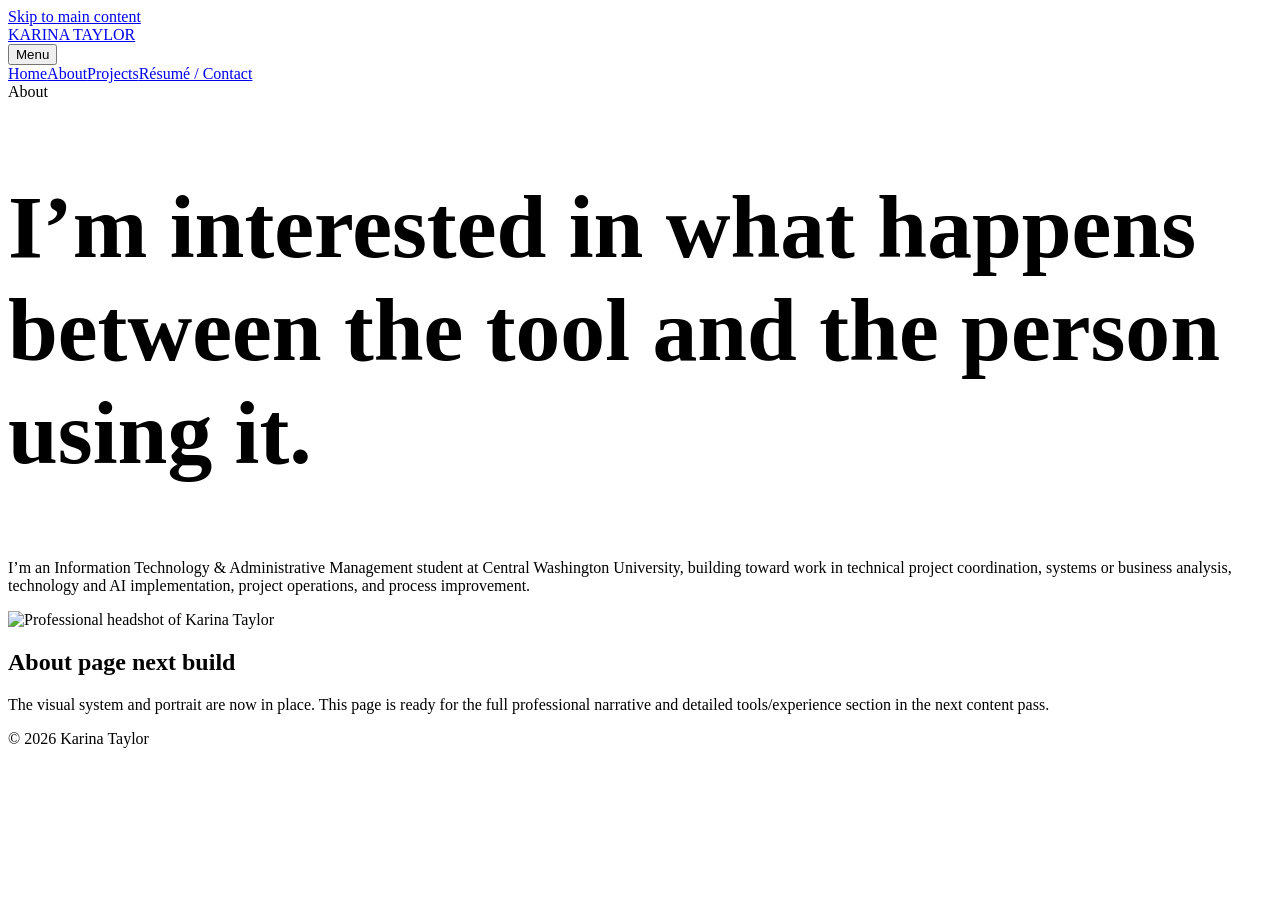
==== about.html @ f5432e7c "Publish portfolio Version 1 homepage" ====
<!doctype html><html lang="en"><head><meta charset="utf-8"><meta name="viewport" content="width=device-width,initial-scale=1"><meta name="description" content="About Karina Taylor"><title>About | Karina Taylor</title><link rel="stylesheet" href="assets/css/styles.css"><script src="assets/js/main.js" defer></script></head><body><a class="skip-link" href="#main">Skip to main content</a><header class="site-header"><div class="wrap nav"><a class="brand" href="index.html">KARINA TAYLOR</a><div class="nav-right"><button class="menu-button" aria-expanded="false" aria-controls="nav-links">Menu</button><nav class="nav-links" id="nav-links"><a href="index.html">Home</a><a href="about.html" aria-current="page">About</a><a href="projects.html">Projects</a><a href="resume.html">Résumé / Contact</a></nav></div></div></header><main id="main"><section class="inner-hero"><div class="wrap"><div class="eyebrow">About</div><h1 style="font-size:clamp(3.5rem,7vw,6.5rem)">I’m interested in what happens between the tool and the person using it.</h1><p>I’m an Information Technology & Administrative Management student at Central Washington University, building toward work in technical project coordination, systems or business analysis, technology and AI implementation, project operations, and process improvement.</p></div></section><section class="paper-section"><div class="wrap section"><div class="feature-layout" style="grid-template-columns:.75fr 1.4fr"><div class="placeholder-card"><img src="assets/images/karina-taylor-headshot.webp" alt="Professional headshot of Karina Taylor"></div><div class="placeholder-card"><h2>About page next build</h2><p>The visual system and portrait are now in place. This page is ready for the full professional narrative and detailed tools/experience section in the next content pass.</p></div></div></div></section></main><footer class="site-footer">© 2026 Karina Taylor</footer></body></html>
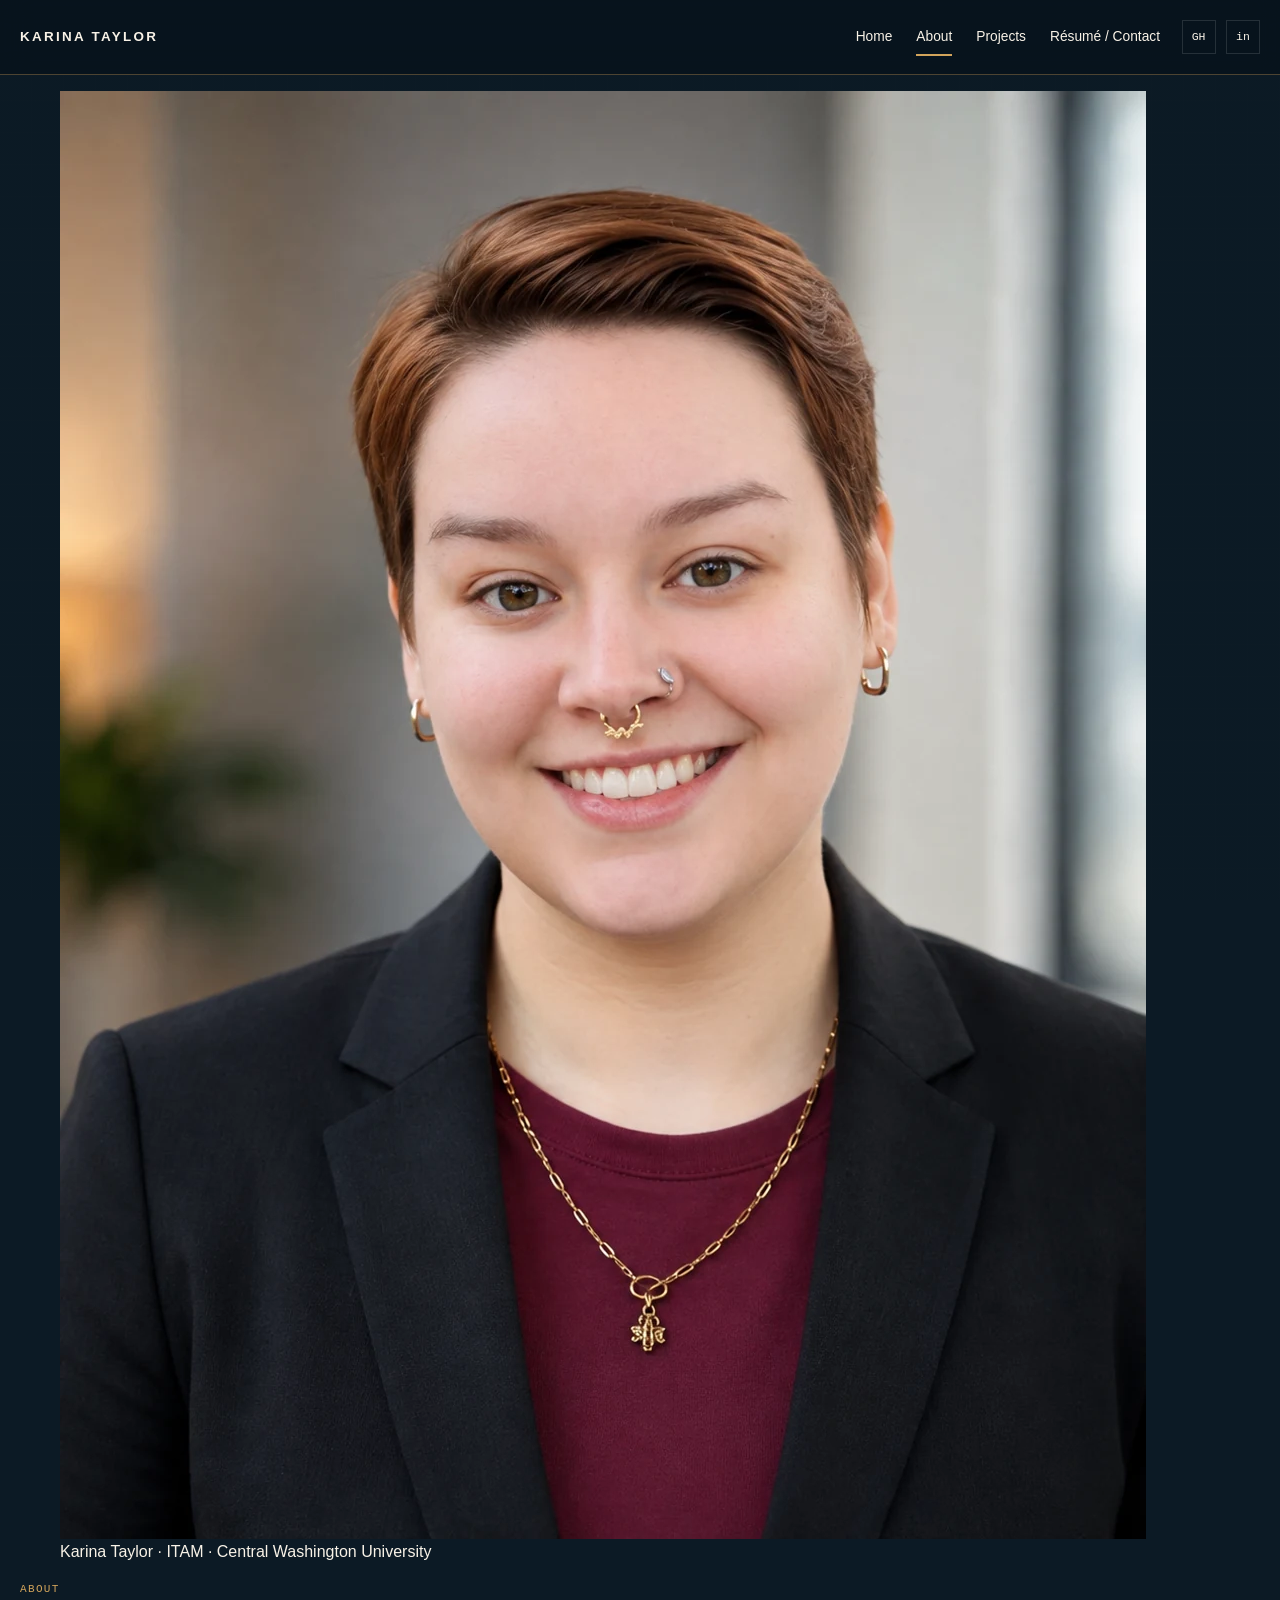
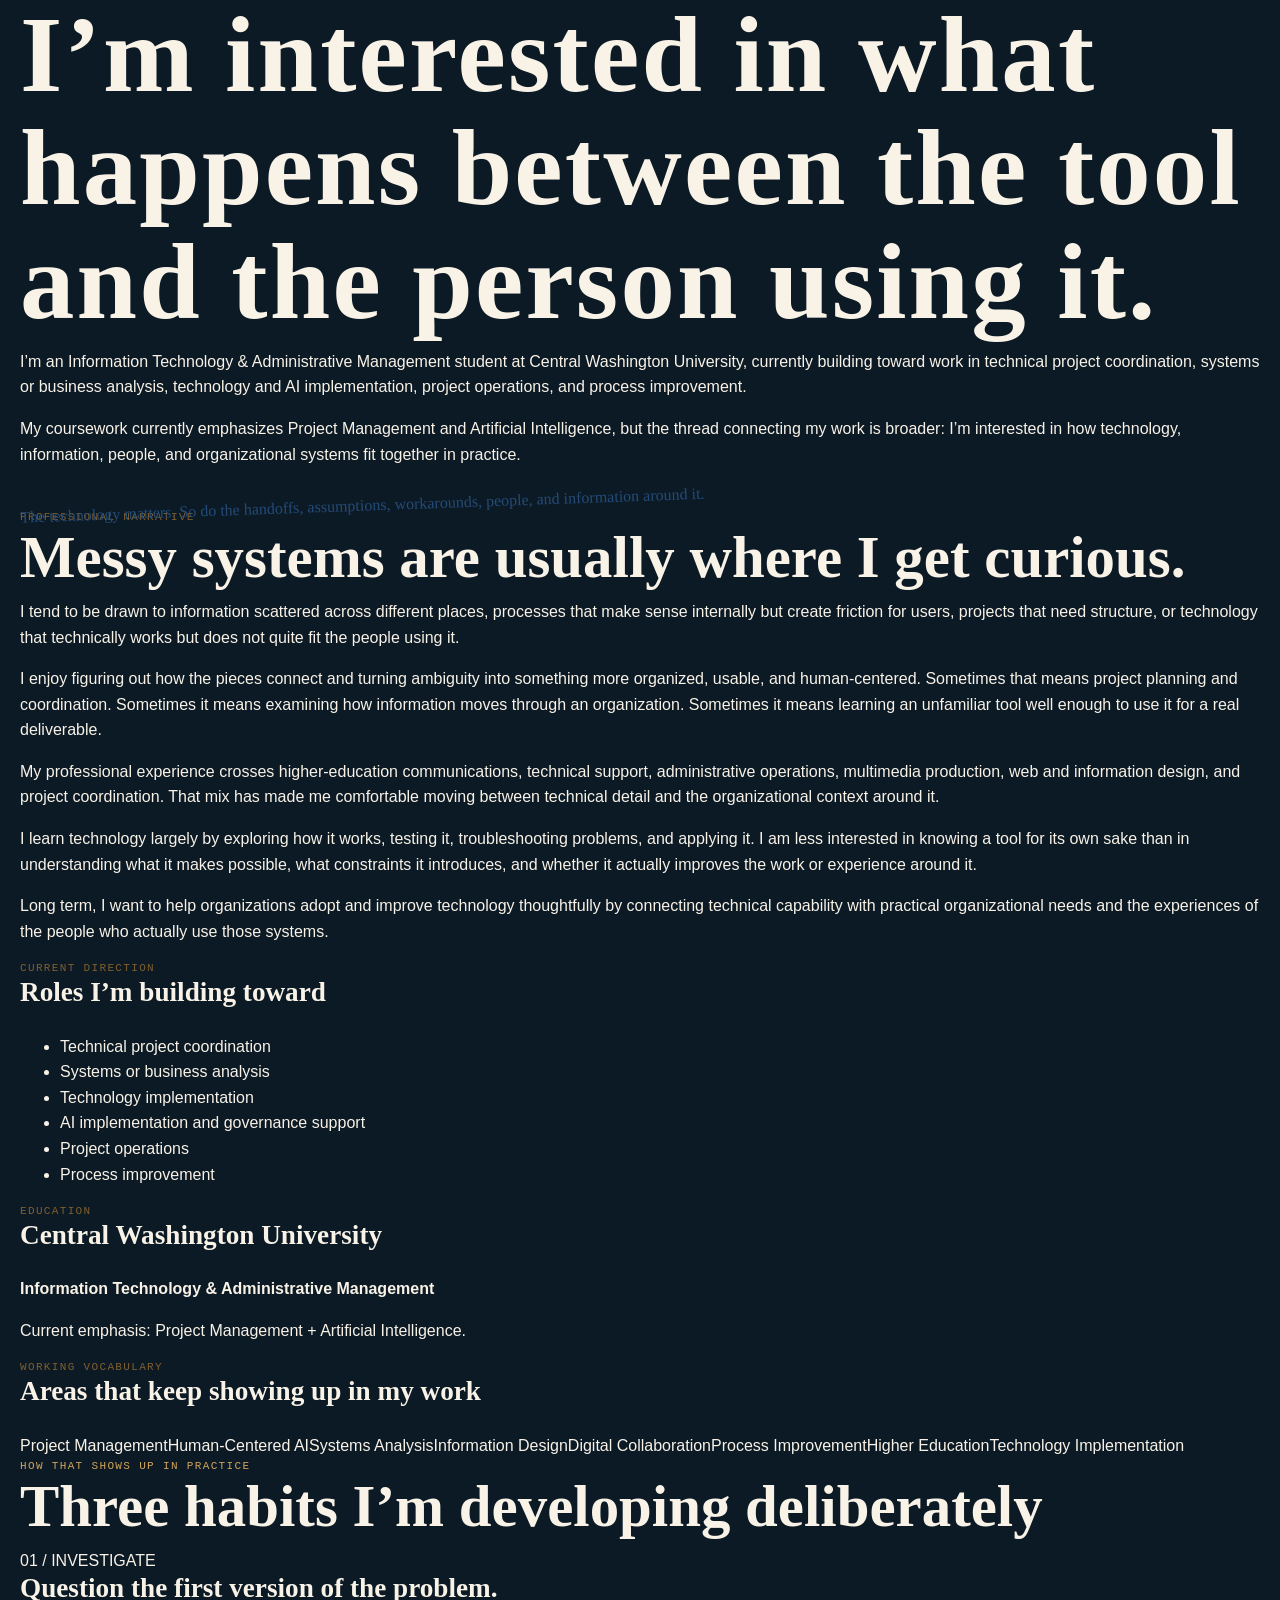
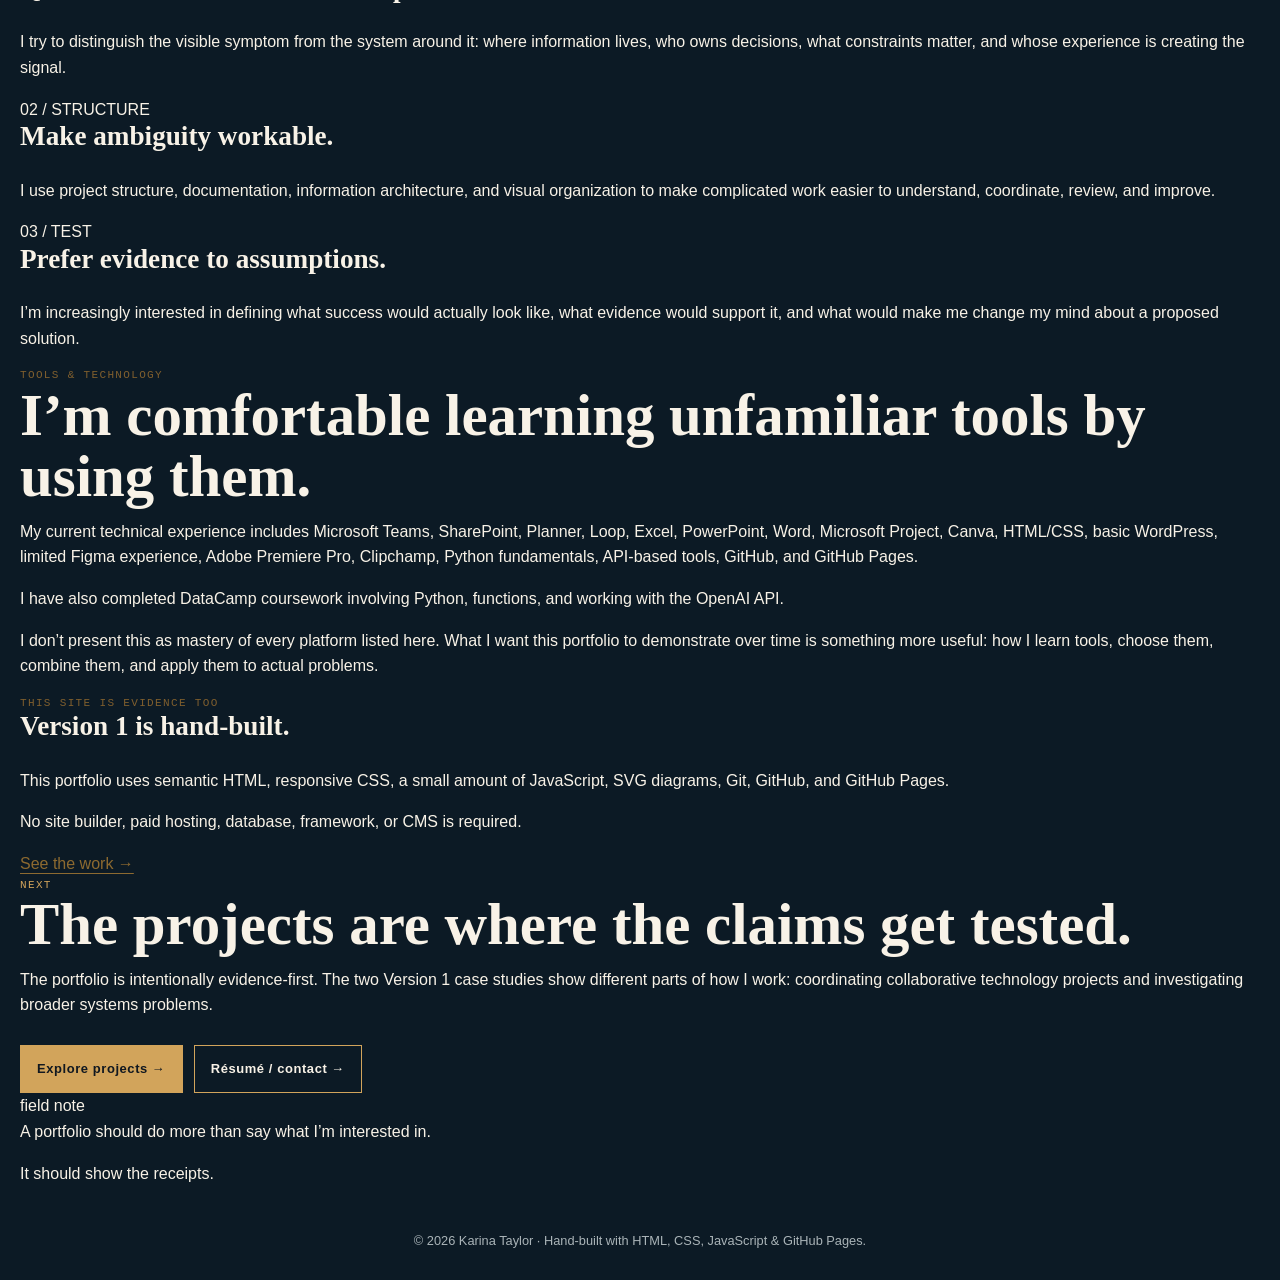
==== commit f1f65ca1: "Revise about.html with updated content and structure Updated the about page with enhanced content an" ====
--- a/about.html
+++ b/about.html
@@ -1 +1,23 @@
-<!doctype html><html lang="en"><head><meta charset="utf-8"><meta name="viewport" content="width=device-width,initial-scale=1"><meta name="description" content="About Karina Taylor"><title>About | Karina Taylor</title><link rel="stylesheet" href="assets/css/styles.css"><script src="assets/js/main.js" defer></script></head><body><a class="skip-link" href="#main">Skip to main content</a><header class="site-header"><div class="wrap nav"><a class="brand" href="index.html">KARINA TAYLOR</a><div class="nav-right"><button class="menu-button" aria-expanded="false" aria-controls="nav-links">Menu</button><nav class="nav-links" id="nav-links"><a href="index.html">Home</a><a href="about.html" aria-current="page">About</a><a href="projects.html">Projects</a><a href="resume.html">Résumé / Contact</a></nav></div></div></header><main id="main"><section class="inner-hero"><div class="wrap"><div class="eyebrow">About</div><h1 style="font-size:clamp(3.5rem,7vw,6.5rem)">I’m interested in what happens between the tool and the person using it.</h1><p>I’m an Information Technology & Administrative Management student at Central Washington University, building toward work in technical project coordination, systems or business analysis, technology and AI implementation, project operations, and process improvement.</p></div></section><section class="paper-section"><div class="wrap section"><div class="feature-layout" style="grid-template-columns:.75fr 1.4fr"><div class="placeholder-card"><img src="assets/images/karina-taylor-headshot.webp" alt="Professional headshot of Karina Taylor"></div><div class="placeholder-card"><h2>About page next build</h2><p>The visual system and portrait are now in place. This page is ready for the full professional narrative and detailed tools/experience section in the next content pass.</p></div></div></div></section></main><footer class="site-footer">© 2026 Karina Taylor</footer></body></html>+<!doctype html>
+<html lang="en">
+<head>
+<meta charset="utf-8">
+<meta name="viewport" content="width=device-width,initial-scale=1">
+<meta name="description" content="About Karina Taylor — ITAM student focused on project management, human-centered AI, systems analysis, technology implementation, and process improvement.">
+<title>About | Karina Taylor</title>
+<link rel="stylesheet" href="assets/css/styles.css">
+<script src="assets/js/main.js" defer></script>
+</head>
+<body>
+<a class="skip-link" href="#main">Skip to main content</a>
+<header class="site-header"><div class="wrap nav"><a class="brand" href="index.html">KARINA TAYLOR</a><div class="nav-right"><button class="menu-button" aria-expanded="false" aria-controls="nav-links">Menu</button><nav class="nav-links" id="nav-links" aria-label="Primary navigation"><a href="index.html">Home</a><a href="about.html" aria-current="page">About</a><a href="projects.html">Projects</a><a href="resume.html">Résumé / Contact</a></nav><div class="social-mini" aria-label="Professional links"><a href="#" aria-label="GitHub placeholder">GH</a><a href="#" aria-label="LinkedIn placeholder">in</a></div></div></div></header>
+<main id="main">
+<section class="about-hero"><div class="wrap about-hero-grid"><figure class="about-photo-stack"><img src="assets/images/karina-taylor-headshot.webp" alt="Professional headshot of Karina Taylor"><figcaption class="about-caption">Karina Taylor · ITAM · Central Washington University</figcaption></figure><div class="about-intro"><div class="eyebrow">About</div><h1>I’m interested in what happens between the tool and the person using it.</h1><p class="lead">I’m an Information Technology & Administrative Management student at Central Washington University, currently building toward work in technical project coordination, systems or business analysis, technology and AI implementation, project operations, and process improvement.</p><p class="lead">My coursework currently emphasizes Project Management and Artificial Intelligence, but the thread connecting my work is broader: I’m interested in how technology, information, people, and organizational systems fit together in practice.</p><div class="hand-note">The technology matters. So do the handoffs, assumptions, workarounds, people, and information around it.</div></div></div></section>
+<section class="about-paper"><div class="wrap about-section"><div class="about-grid"><div class="about-copy"><div class="eyebrow" style="color:#805f2e">Professional narrative</div><h2>Messy systems are usually where I get curious.</h2><p class="opening">I tend to be drawn to information scattered across different places, processes that make sense internally but create friction for users, projects that need structure, or technology that technically works but does not quite fit the people using it.</p><p>I enjoy figuring out how the pieces connect and turning ambiguity into something more organized, usable, and human-centered. Sometimes that means project planning and coordination. Sometimes it means examining how information moves through an organization. Sometimes it means learning an unfamiliar tool well enough to use it for a real deliverable.</p><p>My professional experience crosses higher-education communications, technical support, administrative operations, multimedia production, web and information design, and project coordination. That mix has made me comfortable moving between technical detail and the organizational context around it.</p><p>I learn technology largely by exploring how it works, testing it, troubleshooting problems, and applying it. I am less interested in knowing a tool for its own sake than in understanding what it makes possible, what constraints it introduces, and whether it actually improves the work or experience around it.</p><p>Long term, I want to help organizations adopt and improve technology thoughtfully by connecting technical capability with practical organizational needs and the experiences of the people who actually use those systems.</p></div><aside><section class="margin-card"><div class="eyebrow" style="color:#805f2e">Current direction</div><h3>Roles I’m building toward</h3><ul><li>Technical project coordination</li><li>Systems or business analysis</li><li>Technology implementation</li><li>AI implementation and governance support</li><li>Project operations</li><li>Process improvement</li></ul></section><section class="margin-card"><div class="eyebrow" style="color:#805f2e">Education</div><h3>Central Washington University</h3><p><strong>Information Technology & Administrative Management</strong></p><p>Current emphasis: Project Management + Artificial Intelligence.</p></section><section class="margin-card"><div class="eyebrow" style="color:#805f2e">Working vocabulary</div><h3>Areas that keep showing up in my work</h3><div class="competency-cloud" aria-label="Professional focus areas"><span class="competency-chip">Project Management</span><span class="competency-chip">Human-Centered AI</span><span class="competency-chip">Systems Analysis</span><span class="competency-chip">Information Design</span><span class="competency-chip">Digital Collaboration</span><span class="competency-chip">Process Improvement</span><span class="competency-chip">Higher Education</span><span class="competency-chip">Technology Implementation</span></div></section></aside></div></div></section>
+<section class="about-bridge"><div class="wrap"><div class="eyebrow">How that shows up in practice</div><h2>Three habits I’m developing deliberately</h2><div class="about-bridge-grid"><article class="bridge-card"><span class="num">01 / INVESTIGATE</span><h3>Question the first version of the problem.</h3><p>I try to distinguish the visible symptom from the system around it: where information lives, who owns decisions, what constraints matter, and whose experience is creating the signal.</p></article><article class="bridge-card"><span class="num">02 / STRUCTURE</span><h3>Make ambiguity workable.</h3><p>I use project structure, documentation, information architecture, and visual organization to make complicated work easier to understand, coordinate, review, and improve.</p></article><article class="bridge-card"><span class="num">03 / TEST</span><h3>Prefer evidence to assumptions.</h3><p>I’m increasingly interested in defining what success would actually look like, what evidence would support it, and what would make me change my mind about a proposed solution.</p></article></div></div></section>
+<section class="about-paper"><div class="wrap about-section"><div class="about-grid"><div><div class="eyebrow" style="color:#805f2e">Tools & technology</div><h2>I’m comfortable learning unfamiliar tools by using them.</h2><p>My current technical experience includes Microsoft Teams, SharePoint, Planner, Loop, Excel, PowerPoint, Word, Microsoft Project, Canva, HTML/CSS, basic WordPress, limited Figma experience, Adobe Premiere Pro, Clipchamp, Python fundamentals, API-based tools, GitHub, and GitHub Pages.</p><p>I have also completed DataCamp coursework involving Python, functions, and working with the OpenAI API.</p><p>I don’t present this as mastery of every platform listed here. What I want this portfolio to demonstrate over time is something more useful: how I learn tools, choose them, combine them, and apply them to actual problems.</p></div><aside class="margin-card"><div class="eyebrow" style="color:#805f2e">This site is evidence too</div><h3>Version 1 is hand-built.</h3><p>This portfolio uses semantic HTML, responsive CSS, a small amount of JavaScript, SVG diagrams, Git, GitHub, and GitHub Pages.</p><p>No site builder, paid hosting, database, framework, or CMS is required.</p><a class="text-link" href="projects.html">See the work →</a></aside></div></div></section>
+<section class="about-next"><div class="wrap about-next-grid"><div><div class="eyebrow">Next</div><h2>The projects are where the claims get tested.</h2><p>The portfolio is intentionally evidence-first. The two Version 1 case studies show different parts of how I work: coordinating collaborative technology projects and investigating broader systems problems.</p><div class="actions"><a class="button primary" href="projects.html">Explore projects →</a><a class="button" href="resume.html">Résumé / contact →</a></div></div><aside class="paper-note"><div class="small">field note</div><p>A portfolio should do more than say what I’m interested in.</p><p>It should show the receipts.</p></aside></div></section>
+</main>
+<footer class="site-footer">© 2026 Karina Taylor · Hand-built with HTML, CSS, JavaScript & GitHub Pages.</footer>
+</body>
+</html>
--- a/assets/css/styles.css
+++ b/assets/css/styles.css
@@ -0,0 +1,455 @@
+
+:root{
+  --paper:#efe7d8;
+  --paper-2:#e5d9c6;
+  --paper-3:#d8c8af;
+  --ink:#182029;
+  --ink-soft:#47515a;
+  --navy:#0c1a25;
+  --navy-2:#112736;
+  --navy-3:#183445;
+  --gold:#d2a45b;
+  --gold-soft:#ebca8e;
+  --cream:#f8f2e7;
+  --muted:#aab4b8;
+  --blue-ink:#1e3a5b;
+  --line:rgba(210,164,91,.34);
+  --line-paper:rgba(61,47,31,.18);
+  --max:1240px;
+  --shadow:0 18px 48px rgba(0,0,0,.22);
+  --serif:Georgia,"Times New Roman",serif;
+  --sans:Arial,Helvetica,sans-serif;
+  --mono:Consolas,"Liberation Mono",monospace;
+}
+*{box-sizing:border-box}
+html{scroll-behavior:smooth}
+body{
+  margin:0;
+  font-family:var(--sans);
+  color:var(--cream);
+  line-height:1.6;
+  background:var(--navy);
+}
+body::before{
+  content:"";
+  position:fixed;
+  inset:0;
+  pointer-events:none;
+  z-index:-2;
+  background:
+    linear-gradient(rgba(12,26,37,.96),rgba(12,26,37,.96)),
+    repeating-linear-gradient(0deg,transparent 0 31px,rgba(210,164,91,.07) 31px 32px),
+    repeating-linear-gradient(90deg,transparent 0 31px,rgba(210,164,91,.07) 31px 32px);
+}
+a{color:inherit}
+img{display:block;max-width:100%}
+button,input,textarea,select{font:inherit}
+.skip-link{position:absolute;left:-9999px;top:0;z-index:999;background:var(--paper);color:var(--ink);padding:.7rem 1rem}
+.skip-link:focus{left:1rem;top:1rem}
+.wrap{width:min(100% - 2.5rem,var(--max));margin:auto}
+
+.site-header{
+  position:sticky;
+  top:0;
+  z-index:50;
+  background:rgba(8,20,29,.95);
+  backdrop-filter:blur(12px);
+  border-bottom:1px solid var(--line);
+}
+.nav{
+  min-height:74px;
+  display:flex;
+  align-items:center;
+  justify-content:space-between;
+  gap:1.5rem;
+}
+.brand{
+  text-decoration:none;
+  font-weight:700;
+  letter-spacing:.17em;
+  font-size:.84rem;
+  white-space:nowrap;
+}
+.nav-right{display:flex;align-items:center;gap:1.35rem}
+.nav-links{display:flex;align-items:center;gap:1.5rem}
+.nav-links a{
+  position:relative;
+  text-decoration:none;
+  font-size:.86rem;
+}
+.nav-links a::after{
+  content:"";
+  position:absolute;
+  left:0;
+  right:100%;
+  bottom:-.5rem;
+  height:2px;
+  background:var(--gold);
+  transition:right .18s ease;
+}
+.nav-links a:hover::after,.nav-links a:focus-visible::after,.nav-links a[aria-current="page"]::after{right:0}
+.social-mini{display:flex;gap:.65rem}
+.social-mini a{
+  width:34px;height:34px;
+  display:grid;place-items:center;
+  border:1px solid rgba(255,255,255,.12);
+  text-decoration:none;
+  font-family:var(--mono);
+  font-size:.72rem;
+}
+.menu-button{
+  display:none;
+  border:1px solid var(--line);
+  background:none;
+  color:var(--cream);
+  padding:.45rem .7rem;
+}
+
+.eyebrow,.tag,.meta{
+  font-family:var(--mono);
+  text-transform:uppercase;
+  letter-spacing:.12em;
+  font-size:.69rem;
+  color:var(--gold);
+}
+h1,h2,h3,h4{font-family:var(--serif);line-height:1.04;margin-top:0}
+h1{font-size:clamp(4.6rem,8.5vw,8rem);letter-spacing:.02em;margin-bottom:.7rem}
+h2{font-size:clamp(2.35rem,4.6vw,4rem);margin-bottom:.7rem}
+h3{font-size:1.7rem}
+p{margin-top:0}
+.text-link{color:#8d6a30;text-underline-offset:.25em}
+.dark-link{color:var(--gold-soft);text-underline-offset:.25em}
+
+.hero{
+  position:relative;
+  overflow:hidden;
+  border-bottom:1px solid var(--line);
+}
+.hero::before{
+  content:"";
+  position:absolute;
+  inset:0;
+  background:
+    radial-gradient(circle at 18% 16%,rgba(255,255,255,.04),transparent 25%),
+    radial-gradient(circle at 78% 24%,rgba(210,164,91,.05),transparent 22%);
+}
+.hero-grid{
+  position:relative;
+  min-height:695px;
+  display:grid;
+  grid-template-columns:1.05fr .76fr .70fr;
+  align-items:stretch;
+}
+.hero-copy{
+  padding:5.8rem 2.2rem 4.2rem 0;
+  display:flex;
+  flex-direction:column;
+  justify-content:center;
+  z-index:2;
+}
+.hero-position{
+  color:var(--gold-soft);
+  text-transform:uppercase;
+  letter-spacing:.075em;
+  font-size:.96rem;
+  line-height:1.45;
+  max-width:660px;
+}
+.hero-lead{
+  font-size:1.16rem;
+  max-width:620px;
+  color:#f6eee1;
+}
+.actions{display:flex;flex-wrap:wrap;gap:.7rem;margin-top:1.7rem}
+.button{
+  display:inline-block;
+  text-decoration:none;
+  border:1px solid var(--gold);
+  padding:.8rem 1rem;
+  font-weight:700;
+  font-size:.81rem;
+  letter-spacing:.045em;
+  transition:transform .16s ease;
+}
+.button.primary{background:var(--gold);color:#111820}
+.button:hover,.button:focus-visible{transform:translateY(-2px)}
+
+.system-board{
+  position:relative;
+  border-left:1px solid var(--line);
+  border-right:1px solid var(--line);
+  min-height:100%;
+  overflow:hidden;
+  background:
+    repeating-linear-gradient(0deg,transparent 0 25px,rgba(210,164,91,.07) 25px 26px),
+    repeating-linear-gradient(90deg,transparent 0 25px,rgba(210,164,91,.07) 25px 26px);
+}
+.system-board svg{
+  position:absolute;
+  inset:16% 8% 18%;
+  width:84%;
+  height:66%;
+  stroke:var(--gold);
+  fill:none;
+  stroke-width:1.4;
+}
+.system-note{
+  position:absolute;
+  left:18%;
+  bottom:8%;
+  font-family:"Comic Sans MS","Bradley Hand",cursive;
+  color:#9eb7cf;
+  font-size:1rem;
+  transform:rotate(-5deg);
+  max-width:180px;
+}
+.system-note::after{content:"↗";font-size:2rem;position:absolute;right:-2.2rem;top:.4rem}
+
+.portrait-zone{
+  position:relative;
+  min-height:100%;
+  background:
+    linear-gradient(90deg,rgba(12,26,37,.12),rgba(12,26,37,.02)),
+    repeating-linear-gradient(0deg,transparent 0 26px,rgba(210,164,91,.05) 26px 27px);
+}
+.photo-frame{
+  position:absolute;
+  width:78%;
+  top:9%;
+  left:7%;
+  background:#f0e7d7;
+  padding:12px 12px 36px;
+  transform:rotate(1.1deg);
+  box-shadow:var(--shadow);
+}
+.photo-frame::before{
+  content:"";
+  position:absolute;
+  top:-14px;
+  left:38%;
+  width:92px;
+  height:28px;
+  background:rgba(184,151,92,.70);
+  transform:rotate(-2deg);
+  z-index:2;
+}
+.photo-frame img{
+  width:100%;
+  aspect-ratio:4/5;
+  object-fit:cover;
+  object-position:center 28%;
+}
+.id-card{
+  position:absolute;
+  width:58%;
+  right:3%;
+  bottom:10%;
+  background:linear-gradient(180deg,#efe4cd,#dfcda9);
+  color:var(--ink);
+  padding:1rem 1.05rem 1.2rem;
+  transform:rotate(4deg);
+  border:1px solid rgba(69,48,22,.20);
+  box-shadow:8px 10px 0 rgba(0,0,0,.15);
+}
+.id-card h3{font-family:var(--mono);font-size:.94rem;letter-spacing:.08em;margin-bottom:.55rem}
+.id-card p{font-size:.78rem;line-height:1.45;margin-bottom:.65rem}
+.id-card .scribble{
+  font-family:"Comic Sans MS","Bradley Hand",cursive;
+  color:#294d76;
+  font-size:.85rem;
+  transform:rotate(-2deg);
+}
+
+.hero-links{
+  display:flex;
+  gap:1.1rem;
+  margin-top:1.6rem;
+  flex-wrap:wrap;
+}
+.hero-links a{
+  text-decoration:none;
+  border-bottom:1px solid transparent;
+  font-size:.86rem;
+}
+.hero-links a:hover,.hero-links a:focus-visible{border-color:var(--gold-soft)}
+
+.paper-section{
+  position:relative;
+  background:
+    linear-gradient(rgba(239,231,216,.96),rgba(239,231,216,.96)),
+    repeating-linear-gradient(0deg,transparent 0 29px,rgba(67,51,32,.04) 29px 30px);
+  color:var(--ink);
+  border-bottom:1px solid #cdbfa9;
+}
+.paper-section::before{
+  content:"";
+  position:absolute;inset:0;pointer-events:none;opacity:.35;
+  background:radial-gradient(circle at 7% 100%,rgba(155,105,44,.10),transparent 17%);
+}
+.section{padding:4.4rem 0}
+.section-head{
+  display:flex;
+  align-items:end;
+  justify-content:space-between;
+  gap:1rem;
+  margin-bottom:1.6rem;
+}
+.rule-title{
+  display:inline-block;
+  padding-bottom:.35rem;
+  border-bottom:2px solid var(--blue-ink);
+}
+.feature-layout{
+  display:grid;
+  grid-template-columns:1fr 1fr .88fr;
+  gap:1rem;
+}
+.project-card{
+  border:1px solid #c9bba6;
+  background:rgba(246,240,229,.74);
+  padding:1.05rem;
+  min-height:450px;
+  position:relative;
+}
+.project-number{
+  position:absolute;
+  top:0;left:0;
+  width:56px;height:32px;
+  display:grid;place-items:center;
+  background:#102534;color:#fff;
+  font-family:var(--mono);
+}
+.project-body{padding-top:1.4rem}
+.project-top{
+  display:grid;
+  grid-template-columns:135px 1fr;
+  gap:1rem;
+  align-items:start;
+}
+.project-diagram{
+  min-height:150px;
+  display:grid;
+  place-items:center;
+}
+.project-diagram svg{width:100%;height:150px;stroke:#1f2b34;fill:none;stroke-width:1.2}
+.project-card .tag{color:#805f2e}
+.project-card h3{margin-bottom:.65rem}
+.project-card p{font-size:.92rem}
+.project-meta{
+  border-top:1px solid #cbbda8;
+  margin-top:1rem;
+  padding-top:1rem;
+  display:grid;
+  grid-template-columns:repeat(3,1fr);
+  gap:.8rem;
+  font-size:.78rem;
+}
+.project-meta strong{display:block;font-family:var(--mono);font-size:.68rem;text-transform:uppercase;letter-spacing:.08em}
+.project-card .button{color:var(--ink);border-color:#74634d;margin-top:1rem}
+
+.side-panel{
+  border-left:1px solid #c7b9a4;
+  padding-left:1.25rem;
+}
+.side-panel p{font-size:.9rem}
+.contact-grid{
+  display:grid;
+  grid-template-columns:1fr 1fr;
+  gap:.65rem;
+  margin-top:1rem;
+}
+.contact-grid a,.contact-placeholder{
+  border:1px solid #c2b49e;
+  padding:.8rem;
+  text-decoration:none;
+  background:rgba(255,255,255,.18);
+  min-height:88px;
+}
+.contact-grid strong{display:block;font-family:var(--mono);font-size:.72rem;text-transform:uppercase;letter-spacing:.08em}
+.hand-note{
+  font-family:"Comic Sans MS","Bradley Hand",cursive;
+  color:#244b77;
+  transform:rotate(-2deg);
+  margin-top:1rem;
+}
+.footer-note{
+  border-top:1px solid #cbbca7;
+  margin-top:1.5rem;
+  padding-top:1rem;
+  display:flex;
+  justify-content:space-between;
+  gap:1rem;
+  font-size:.86rem;
+}
+.footer-note span:last-child{
+  font-family:"Comic Sans MS","Bradley Hand",cursive;
+  color:#244b77;
+}
+
+.inner-hero{
+  padding:5rem 0 3.5rem;
+  border-bottom:1px solid var(--line);
+}
+.inner-hero p{max-width:760px;font-size:1.06rem}
+.placeholder-card{
+  background:var(--paper);
+  color:var(--ink);
+  border:1px solid var(--paper-3);
+  padding:1.5rem;
+  box-shadow:var(--shadow);
+}
+.site-footer{
+  padding:1.8rem 1.25rem;
+  text-align:center;
+  color:var(--muted);
+  font-size:.8rem;
+}
+
+:focus-visible{outline:3px solid #f0c36f;outline-offset:4px}
+
+@media(max-width:1050px){
+  .hero-grid{grid-template-columns:1fr 1fr}
+  .hero-copy{grid-column:1/-1;padding-right:0;padding-bottom:2.4rem}
+  .system-board,.portrait-zone{min-height:520px}
+  .feature-layout{grid-template-columns:1fr 1fr}
+  .side-panel{grid-column:1/-1;border-left:0;border-top:1px solid #c7b9a4;padding:1.25rem 0 0}
+}
+@media(max-width:760px){
+  .nav-right{gap:.6rem}
+  .social-mini{display:none}
+  .menu-button{display:block}
+  .nav-links{
+    display:none;
+    position:absolute;
+    top:100%;left:0;right:0;
+    background:var(--navy);
+    border-bottom:1px solid var(--line);
+    padding:1rem 1.25rem;
+    flex-direction:column;
+    align-items:flex-start;
+  }
+  .nav-links.open{display:flex}
+  .hero-grid{grid-template-columns:1fr}
+  .hero-copy{grid-column:auto;padding:4.3rem 0 2.8rem}
+  .system-board,.portrait-zone{min-height:430px;border-left:0;border-right:0;border-top:1px solid var(--line)}
+  .photo-frame{width:68%;left:8%;top:8%}
+  .id-card{width:52%;right:5%;bottom:7%}
+  .feature-layout{grid-template-columns:1fr}
+  .project-top{grid-template-columns:1fr}
+  .project-diagram{min-height:125px}
+  .project-diagram svg{height:125px}
+  .project-meta{grid-template-columns:1fr 1fr}
+  .section{padding:3.4rem 0}
+}
+@media(max-width:500px){
+  h1{font-size:clamp(3.6rem,18vw,5rem)}
+  .system-board,.portrait-zone{min-height:360px}
+  .photo-frame{width:76%;left:5%}
+  .id-card{width:63%;right:2%;bottom:4%}
+  .contact-grid,.project-meta{grid-template-columns:1fr}
+  .footer-note{flex-direction:column}
+}
+@media(prefers-reduced-motion:reduce){
+  html{scroll-behavior:auto}
+  *,*::before,*::after{animation:none!important;transition:none!important}
+}
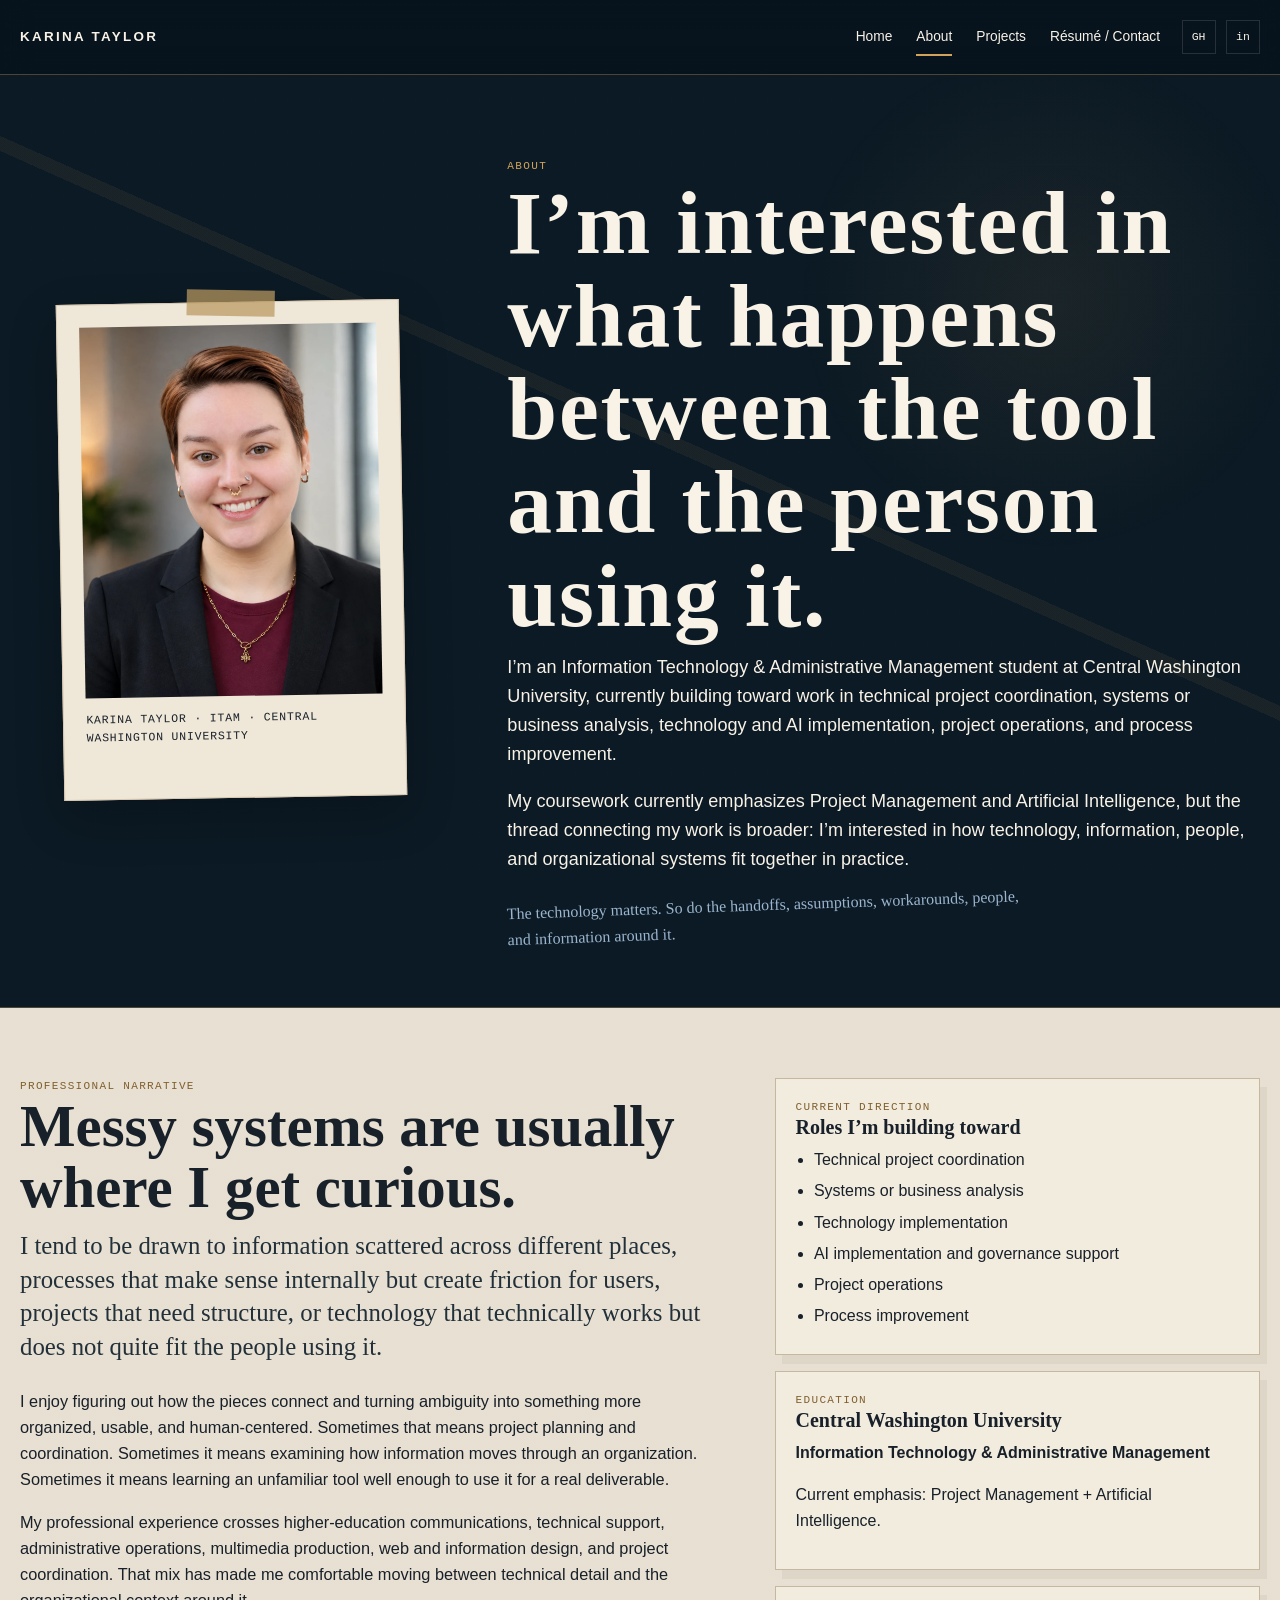
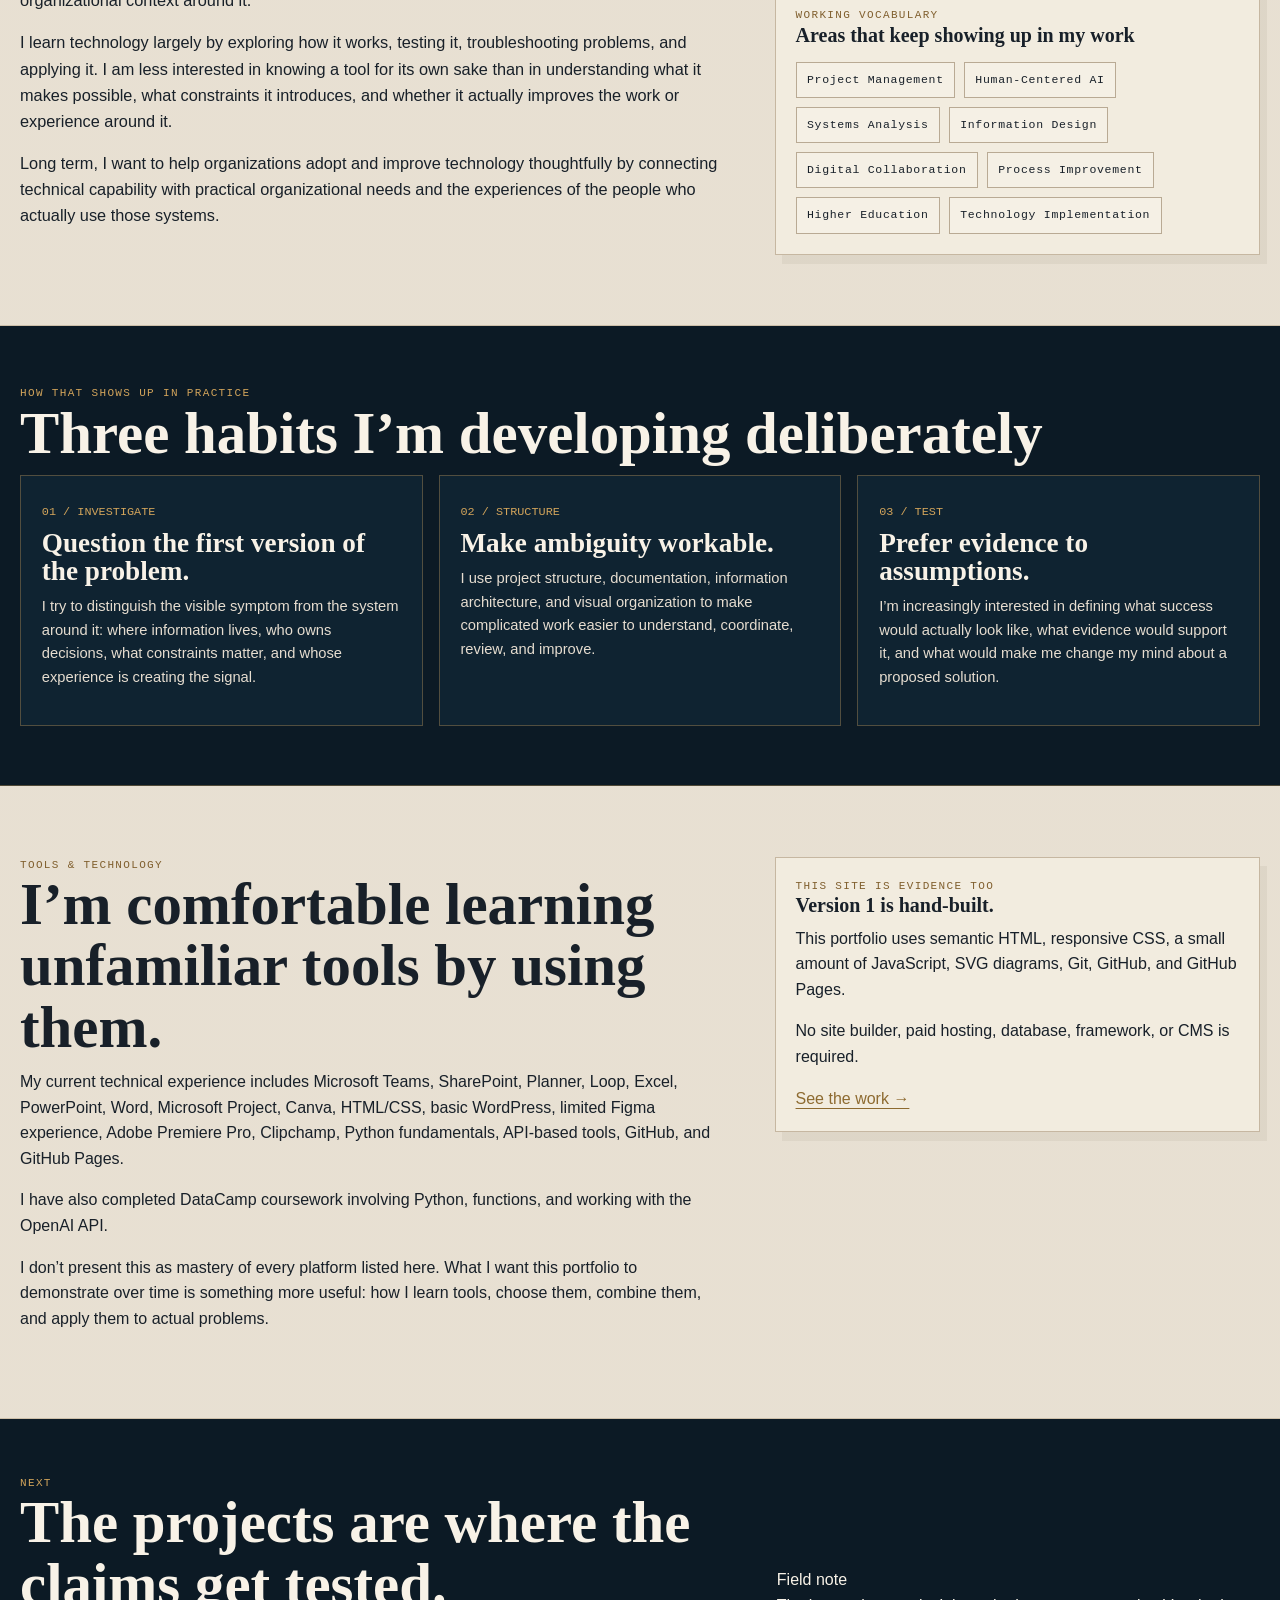
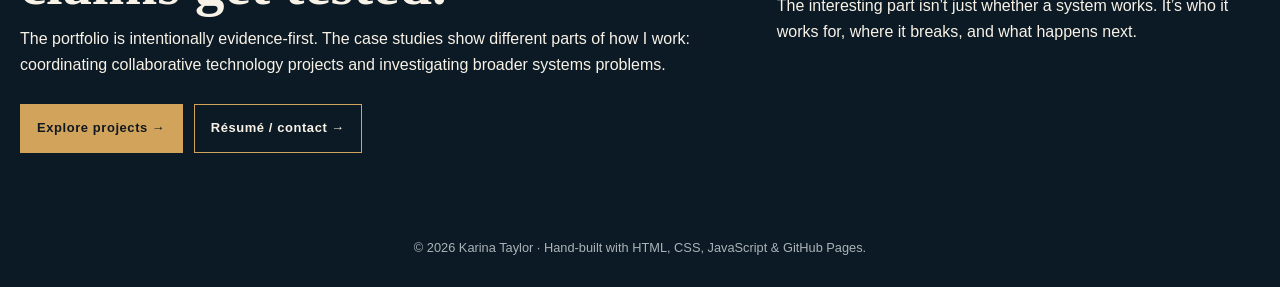
==== commit 5be023d2: "Refine About page closing copy" ====
--- a/about.html
+++ b/about.html
@@ -16,7 +16,7 @@
 <section class="about-paper"><div class="wrap about-section"><div class="about-grid"><div class="about-copy"><div class="eyebrow" style="color:#805f2e">Professional narrative</div><h2>Messy systems are usually where I get curious.</h2><p class="opening">I tend to be drawn to information scattered across different places, processes that make sense internally but create friction for users, projects that need structure, or technology that technically works but does not quite fit the people using it.</p><p>I enjoy figuring out how the pieces connect and turning ambiguity into something more organized, usable, and human-centered. Sometimes that means project planning and coordination. Sometimes it means examining how information moves through an organization. Sometimes it means learning an unfamiliar tool well enough to use it for a real deliverable.</p><p>My professional experience crosses higher-education communications, technical support, administrative operations, multimedia production, web and information design, and project coordination. That mix has made me comfortable moving between technical detail and the organizational context around it.</p><p>I learn technology largely by exploring how it works, testing it, troubleshooting problems, and applying it. I am less interested in knowing a tool for its own sake than in understanding what it makes possible, what constraints it introduces, and whether it actually improves the work or experience around it.</p><p>Long term, I want to help organizations adopt and improve technology thoughtfully by connecting technical capability with practical organizational needs and the experiences of the people who actually use those systems.</p></div><aside><section class="margin-card"><div class="eyebrow" style="color:#805f2e">Current direction</div><h3>Roles I’m building toward</h3><ul><li>Technical project coordination</li><li>Systems or business analysis</li><li>Technology implementation</li><li>AI implementation and governance support</li><li>Project operations</li><li>Process improvement</li></ul></section><section class="margin-card"><div class="eyebrow" style="color:#805f2e">Education</div><h3>Central Washington University</h3><p><strong>Information Technology & Administrative Management</strong></p><p>Current emphasis: Project Management + Artificial Intelligence.</p></section><section class="margin-card"><div class="eyebrow" style="color:#805f2e">Working vocabulary</div><h3>Areas that keep showing up in my work</h3><div class="competency-cloud" aria-label="Professional focus areas"><span class="competency-chip">Project Management</span><span class="competency-chip">Human-Centered AI</span><span class="competency-chip">Systems Analysis</span><span class="competency-chip">Information Design</span><span class="competency-chip">Digital Collaboration</span><span class="competency-chip">Process Improvement</span><span class="competency-chip">Higher Education</span><span class="competency-chip">Technology Implementation</span></div></section></aside></div></div></section>
 <section class="about-bridge"><div class="wrap"><div class="eyebrow">How that shows up in practice</div><h2>Three habits I’m developing deliberately</h2><div class="about-bridge-grid"><article class="bridge-card"><span class="num">01 / INVESTIGATE</span><h3>Question the first version of the problem.</h3><p>I try to distinguish the visible symptom from the system around it: where information lives, who owns decisions, what constraints matter, and whose experience is creating the signal.</p></article><article class="bridge-card"><span class="num">02 / STRUCTURE</span><h3>Make ambiguity workable.</h3><p>I use project structure, documentation, information architecture, and visual organization to make complicated work easier to understand, coordinate, review, and improve.</p></article><article class="bridge-card"><span class="num">03 / TEST</span><h3>Prefer evidence to assumptions.</h3><p>I’m increasingly interested in defining what success would actually look like, what evidence would support it, and what would make me change my mind about a proposed solution.</p></article></div></div></section>
 <section class="about-paper"><div class="wrap about-section"><div class="about-grid"><div><div class="eyebrow" style="color:#805f2e">Tools & technology</div><h2>I’m comfortable learning unfamiliar tools by using them.</h2><p>My current technical experience includes Microsoft Teams, SharePoint, Planner, Loop, Excel, PowerPoint, Word, Microsoft Project, Canva, HTML/CSS, basic WordPress, limited Figma experience, Adobe Premiere Pro, Clipchamp, Python fundamentals, API-based tools, GitHub, and GitHub Pages.</p><p>I have also completed DataCamp coursework involving Python, functions, and working with the OpenAI API.</p><p>I don’t present this as mastery of every platform listed here. What I want this portfolio to demonstrate over time is something more useful: how I learn tools, choose them, combine them, and apply them to actual problems.</p></div><aside class="margin-card"><div class="eyebrow" style="color:#805f2e">This site is evidence too</div><h3>Version 1 is hand-built.</h3><p>This portfolio uses semantic HTML, responsive CSS, a small amount of JavaScript, SVG diagrams, Git, GitHub, and GitHub Pages.</p><p>No site builder, paid hosting, database, framework, or CMS is required.</p><a class="text-link" href="projects.html">See the work →</a></aside></div></div></section>
-<section class="about-next"><div class="wrap about-next-grid"><div><div class="eyebrow">Next</div><h2>The projects are where the claims get tested.</h2><p>The portfolio is intentionally evidence-first. The two Version 1 case studies show different parts of how I work: coordinating collaborative technology projects and investigating broader systems problems.</p><div class="actions"><a class="button primary" href="projects.html">Explore projects →</a><a class="button" href="resume.html">Résumé / contact →</a></div></div><aside class="paper-note"><div class="small">field note</div><p>A portfolio should do more than say what I’m interested in.</p><p>It should show the receipts.</p></aside></div></section>
+<section class="about-next"><div class="wrap about-next-grid"><div><div class="eyebrow">Next</div><h2>The projects are where the claims get tested.</h2><p>The portfolio is intentionally evidence-first. The case studies show different parts of how I work: coordinating collaborative technology projects and investigating broader systems problems.</p><div class="actions"><a class="button primary" href="projects.html">Explore projects →</a><a class="button" href="resume.html">Résumé / contact →</a></div></div><aside class="about-field-note"><div class="small">Field note</div><p>The interesting part isn’t just whether a system works. It’s who it works for, where it breaks, and what happens next.</p></aside></div></section>
 </main>
 <footer class="site-footer">© 2026 Karina Taylor · Hand-built with HTML, CSS, JavaScript & GitHub Pages.</footer>
 </body>
--- a/assets/css/styles.css
+++ b/assets/css/styles.css
@@ -195,15 +195,17 @@
 }
 .system-note{
   position:absolute;
-  left:18%;
+  left:50%;
   bottom:8%;
+  width:max-content;
+  max-width:none;
+  white-space:nowrap;
+  text-align:center;
   font-family:"Comic Sans MS","Bradley Hand",cursive;
   color:#9eb7cf;
-  font-size:1rem;
-  transform:rotate(-5deg);
-  max-width:180px;
-}
-.system-note::after{content:"↗";font-size:2rem;position:absolute;right:-2.2rem;top:.4rem}
+  font-size:1.08rem;
+  transform:translateX(-50%) rotate(-4deg);
+}
 
 .portrait-zone{
   position:relative;
@@ -303,6 +305,9 @@
   display:grid;
   grid-template-columns:1fr 1fr .88fr;
   gap:1rem;
+}
+.projects-grid{
+  grid-template-columns:1fr 1fr;
 }
 .project-card{
   border:1px solid #c9bba6;
@@ -364,6 +369,12 @@
   text-decoration:none;
   background:rgba(255,255,255,.18);
   min-height:88px;
+}
+@media(max-width:500px){
+  .contact-grid a,.contact-placeholder{
+    min-height:72px;
+    padding:.65rem .75rem;
+  }
 }
 .contact-grid strong{display:block;font-family:var(--mono);font-size:.72rem;text-transform:uppercase;letter-spacing:.08em}
 .hand-note{
@@ -429,11 +440,58 @@
     align-items:flex-start;
   }
   .nav-links.open{display:flex}
+
+  /* Recompose the homepage hero for narrow screens instead of
+     simply stacking desktop-sized panels. */
   .hero-grid{grid-template-columns:1fr}
-  .hero-copy{grid-column:auto;padding:4.3rem 0 2.8rem}
-  .system-board,.portrait-zone{min-height:430px;border-left:0;border-right:0;border-top:1px solid var(--line)}
-  .photo-frame{width:68%;left:8%;top:8%}
-  .id-card{width:52%;right:5%;bottom:7%}
+  .hero-copy{grid-column:auto;padding:3.5rem 0 2.5rem}
+
+  .system-board{
+    min-height:280px;
+    border-left:0;
+    border-right:0;
+    border-top:1px solid var(--line);
+  }
+  .system-board svg{
+    inset:5% 18% 24%;
+    width:64%;
+    height:71%;
+  }
+  .system-note{
+    left:50%;
+    bottom:7%;
+    max-width:none;
+    font-size:clamp(.9rem,2.8vw,1.03rem);
+  }
+
+  .portrait-zone{
+    min-height:470px;
+    border-left:0;
+    border-right:0;
+    border-top:1px solid var(--line);
+  }
+  .photo-frame{
+    width:min(72%,390px);
+    left:7%;
+    top:7%;
+  }
+  .id-card{
+    width:min(52%,285px);
+    right:5%;
+    bottom:5%;
+  }
+
+  .section-head{
+    align-items:flex-start;
+    flex-direction:column;
+    gap:.25rem;
+  }
+  .section-head .hand-note{
+    margin-top:.25rem;
+    max-width:330px;
+    transform:rotate(-1deg);
+  }
+
   .feature-layout{grid-template-columns:1fr}
   .project-top{grid-template-columns:1fr}
   .project-diagram{min-height:125px}
@@ -443,9 +501,41 @@
 }
 @media(max-width:500px){
   h1{font-size:clamp(3.6rem,18vw,5rem)}
-  .system-board,.portrait-zone{min-height:360px}
-  .photo-frame{width:76%;left:5%}
-  .id-card{width:63%;right:2%;bottom:4%}
+  .hero-copy{padding:3rem 0 2.25rem}
+
+  .system-board{min-height:225px}
+  .system-board svg{
+    inset:3% 19% 25%;
+    width:62%;
+    height:72%;
+  }
+  .system-note{
+    left:50%;
+    bottom:6%;
+    max-width:none;
+    font-size:clamp(.82rem,3.6vw,1rem);
+  }
+
+  .portrait-zone{min-height:430px}
+  .photo-frame{
+    width:78%;
+    left:5%;
+    top:6%;
+  }
+  .id-card{
+    width:66%;
+    right:0;
+    bottom:-24px;
+    z-index:4;
+    padding:.9rem .95rem 1rem;
+  }
+  .hero{overflow:visible}
+  .id-card h3{font-size:.86rem}
+  .id-card p{font-size:.74rem}
+  .id-card .scribble{font-size:.8rem}
+
+  .section-head{margin-bottom:1.35rem}
+  .section-head .hand-note{max-width:270px}
   .contact-grid,.project-meta{grid-template-columns:1fr}
   .footer-note{flex-direction:column}
 }
@@ -453,3 +543,88 @@
   html{scroll-behavior:auto}
   *,*::before,*::after{animation:none!important;transition:none!important}
 }
+
+/* ------------------------------
+   About page
+------------------------------ */
+.about-hero{padding:5.2rem 0 4rem;border-bottom:1px solid var(--line);position:relative;overflow:hidden}
+.about-hero::after{content:"";position:absolute;inset:0;pointer-events:none;background:linear-gradient(24deg,transparent 0 57%,rgba(210,164,91,.07) 57% 58%,transparent 58%),radial-gradient(circle at 82% 24%,rgba(210,164,91,.08),transparent 20%)}
+.about-hero-grid{position:relative;z-index:1;display:grid;grid-template-columns:.72fr 1.28fr;gap:4rem;align-items:center}
+.about-photo-stack{position:relative;padding:1.4rem 1.4rem 3.2rem;background:var(--paper);box-shadow:var(--shadow);transform:rotate(-1deg);border:1px solid var(--paper-3)}
+.about-photo-stack::before{content:"";position:absolute;top:-13px;left:38%;width:88px;height:26px;background:rgba(186,153,96,.72);transform:rotate(2deg)}
+.about-photo-stack img{width:100%;aspect-ratio:4/5;object-fit:cover;object-position:center 26%}
+.about-caption{margin-top:.8rem;color:var(--ink);font-family:var(--mono);font-size:.72rem;letter-spacing:.07em;text-transform:uppercase}
+.about-intro h1{font-size:clamp(3.5rem,7vw,6.5rem);max-width:880px}
+.about-intro .lead{font-size:1.13rem;max-width:760px}
+.about-intro .hand-note{max-width:530px;color:#9bb6cf}
+.about-paper{background:linear-gradient(rgba(239,231,216,.97),rgba(239,231,216,.97)),repeating-linear-gradient(0deg,transparent 0 29px,rgba(67,51,32,.035) 29px 30px);color:var(--ink);border-bottom:1px solid #cdbfa9}
+.about-section{padding:4.4rem 0}
+.about-grid{display:grid;grid-template-columns:1.18fr .82fr;gap:3.5rem;align-items:start}
+.about-copy{max-width:760px}
+.about-copy p{font-size:1.02rem}
+.about-copy .opening{font-family:var(--serif);font-size:1.55rem;line-height:1.35;color:#22303a}
+.margin-card{border:1px solid #c6b7a1;background:rgba(247,241,229,.72);padding:1.25rem;box-shadow:7px 9px 0 rgba(68,49,28,.06)}
+.margin-card + .margin-card{margin-top:1rem}
+.margin-card h3{font-size:1.25rem;margin-bottom:.6rem}
+.margin-card ul{margin:.4rem 0 0;padding-left:1.15rem}
+.margin-card li{margin-bottom:.35rem}
+.competency-cloud{display:flex;flex-wrap:wrap;gap:.55rem;margin-top:1rem}
+.competency-chip{border:1px solid #b9aa94;padding:.5rem .65rem;font-family:var(--mono);font-size:.72rem;letter-spacing:.06em;background:rgba(255,255,255,.18)}
+.about-bridge{padding:3.7rem 0;border-bottom:1px solid var(--line)}
+.about-bridge-grid{display:grid;grid-template-columns:1fr 1fr 1fr;gap:1rem}
+.bridge-card{border:1px solid var(--line);background:rgba(17,39,54,.72);padding:1.3rem;min-height:210px}
+.bridge-card .num{font-family:var(--mono);color:var(--gold);font-size:.74rem}
+.bridge-card h3{margin:.4rem 0 .6rem}
+.bridge-card p{color:#e6ddd0;font-size:.92rem}
+.about-next{padding:3.5rem 0}
+.about-next-grid{display:grid;grid-template-columns:1.2fr .8fr;gap:2rem;align-items:center}
+.about-next .paper-note{position:relative;inset:auto;width:auto;min-height:0;transform:rotate(1deg)}
+@media(max-width:900px){.about-hero-grid,.about-grid,.about-next-grid{grid-template-columns:1fr}.about-photo-stack{max-width:460px}.about-bridge-grid{grid-template-columns:1fr}}
+
+/* ------------------------------
+   CIN case study
+------------------------------ */
+.case-hero{padding:5.5rem 0 4.5rem;border-bottom:1px solid var(--line);background:radial-gradient(circle at 78% 20%,rgba(210,164,91,.09),transparent 22%),linear-gradient(120deg,rgba(255,255,255,.015),transparent 40%)}
+.case-hero-grid{display:grid;grid-template-columns:1.45fr .55fr;gap:4rem;align-items:end}
+.case-hero h1{font-size:clamp(4rem,8vw,7.6rem);line-height:.88;max-width:1000px}
+.case-deck{font-family:var(--serif);font-size:clamp(1.45rem,2.3vw,2.05rem);line-height:1.25;color:#f0e8dc;max-width:820px}
+.case-summary{max-width:800px;color:#c8d0d4;font-size:1.03rem}
+.case-docket{background:var(--paper);color:var(--ink);padding:1.35rem;box-shadow:10px 12px 0 rgba(0,0,0,.2);transform:rotate(1deg);border:1px solid var(--paper-3)}
+.docket-stamp{font-family:var(--mono);font-size:.68rem;letter-spacing:.12em;color:#805f2e;border-bottom:1px solid #c7b9a4;padding-bottom:.75rem;margin-bottom:.5rem}
+.case-docket dl{margin:0}.case-docket dl div{padding:.65rem 0;border-bottom:1px dashed #c7b9a4}.case-docket dl div:last-child{border-bottom:0}.case-docket dt{font-family:var(--mono);font-size:.65rem;letter-spacing:.1em;text-transform:uppercase;color:#765f44}.case-docket dd{margin:.2rem 0 0;font-weight:700}
+.case-paper{background:linear-gradient(rgba(239,231,216,.98),rgba(239,231,216,.98)),repeating-linear-gradient(0deg,transparent 0 29px,rgba(67,51,32,.035) 29px 30px);color:var(--ink)}
+.case-dark{background:#0c1c27;border-top:1px solid var(--line);border-bottom:1px solid var(--line)}
+.case-section{padding:5rem 0}.case-ink{color:#805f2e}.case-two-col{display:grid;grid-template-columns:1.3fr .7fr;gap:4rem;align-items:start}.case-opening{font-family:var(--serif);font-size:1.45rem;line-height:1.4;color:#22303a}
+.case-margin-note{border-left:3px solid #a47b3e;padding:1rem 0 1rem 1.4rem}.case-margin-note span{display:block;font-family:var(--mono);font-size:.68rem;letter-spacing:.12em;color:#805f2e;margin-top:.9rem}.case-margin-note span:first-child{margin-top:0}.case-margin-note p{margin:.3rem 0 0}
+.case-process{display:grid;grid-template-columns:repeat(4,1fr);gap:1rem;margin-top:2rem}.case-process article{border:1px solid var(--line);padding:1.3rem;background:rgba(17,39,54,.65);min-height:230px}.case-process article>span{font-family:var(--mono);color:var(--gold);font-size:.72rem}.case-process h3{margin:.45rem 0}.case-process p{color:#d7dfe2;font-size:.92rem}
+.case-evidence-grid{display:grid;grid-template-columns:1fr 1fr;gap:3rem;align-items:center}.case-evidence-grid.reverse{grid-template-columns:1fr 1fr}.evidence-frame{margin:0;background:#f8f2e7;padding:1rem 1rem 2.7rem;border:1px solid #c7b9a4;box-shadow:10px 12px 0 rgba(60,42,23,.08);transform:rotate(.5deg)}.reverse .evidence-frame{transform:rotate(-.6deg)}.evidence-frame img{width:100%;display:block;border:1px solid #d1c4b0}.evidence-frame figcaption{font-family:var(--mono);font-size:.66rem;line-height:1.5;color:#655a4b;margin-top:.7rem}.case-callout{margin-top:1.5rem;padding:1rem 1.2rem;border-left:4px solid #a47b3e;background:rgba(255,255,255,.28)}.case-callout strong{font-family:var(--mono);font-size:.75rem;letter-spacing:.08em;text-transform:uppercase}.case-callout p{margin:.35rem 0 0}.case-rule{border-top:1px solid #cdbfa9}
+.metric-grid{display:grid;grid-template-columns:repeat(4,1fr);gap:1rem;margin:2rem 0}.metric-grid article{border-top:2px solid var(--gold);padding:1.2rem 0}.metric-grid strong{display:block;font-family:var(--serif);font-size:2.8rem;color:#fff}.metric-grid span{font-family:var(--mono);font-size:.68rem;letter-spacing:.06em;color:#b9c6cd;text-transform:uppercase}.adapt-flow{display:grid;grid-template-columns:1fr auto 1fr auto 1fr auto 1fr;gap:.65rem;align-items:center;margin:2.5rem 0}.adapt-flow div{border:1px solid var(--line);padding:1rem;text-align:center;font-size:.9rem;min-height:90px;display:grid;place-items:center}.adapt-flow b{color:var(--gold)}.case-wide-copy{max-width:900px;color:#d7dfe2}
+.control-grid{display:grid;grid-template-columns:repeat(3,1fr);gap:1rem;margin-top:2rem}.control-grid article{border:1px solid #c7b9a4;padding:1.2rem;background:rgba(255,255,255,.24)}.control-grid span{font-family:var(--mono);font-size:.7rem;letter-spacing:.1em;color:#805f2e}.control-grid p{margin:.55rem 0 0}
+.prototype-lab{background:#112736;border-top:1px solid var(--line);border-bottom:1px solid var(--line)}.prototype-head{display:grid;grid-template-columns:1.25fr .75fr;gap:3rem;align-items:start}.prototype-head p{color:#d7dfe2}.attribution-card{border:1px solid var(--line);padding:1.2rem;background:rgba(5,15,22,.28)}.attribution-card>strong{font-family:var(--mono);color:var(--gold);font-size:.72rem;letter-spacing:.1em;text-transform:uppercase}.attribution-card p{font-size:.88rem;margin:.7rem 0}.prototype-window{margin:2rem 0 1.5rem;border:1px solid #425865;background:#071118;box-shadow:0 22px 60px rgba(0,0,0,.28)}.browser-bar{height:44px;display:flex;align-items:center;gap:.45rem;padding:0 1rem;border-bottom:1px solid #425865}.browser-bar span{width:10px;height:10px;border-radius:50%;border:1px solid #71828b}.browser-bar code{margin-left:.6rem;color:#9eafb7;font-size:.72rem}.prototype-window iframe{display:block;width:100%;height:620px;border:0;background:#fff}
+.outcome-strip{display:grid;grid-template-columns:repeat(3,1fr);border-top:1px solid #b9aa94;border-bottom:1px solid #b9aa94;margin-top:2rem}.outcome-strip div{padding:1rem;border-right:1px solid #b9aa94}.outcome-strip div:last-child{border-right:0}.outcome-strip strong{display:block;font-family:var(--serif);font-size:2rem}.outcome-strip span{font-family:var(--mono);font-size:.65rem;text-transform:uppercase;letter-spacing:.07em}.peer-note{position:relative;background:#f6eddb;padding:2.2rem 1.6rem 1.6rem;border:1px solid #c7b9a4;box-shadow:10px 12px 0 rgba(60,42,23,.08);transform:rotate(1deg)}.peer-note .tape{position:absolute;top:-14px;left:34%;width:95px;height:28px;background:rgba(190,158,99,.72);transform:rotate(-3deg)}.peer-note>span{font-family:var(--mono);font-size:.68rem;letter-spacing:.12em;color:#805f2e}.peer-note p{font-family:var(--serif);font-size:1.15rem;line-height:1.45}.peer-note small{font-family:var(--mono);color:#6b5f50}.peer-note hr{border:0;border-top:1px dashed #b9aa94}
+.lesson-list{max-width:980px;margin-top:2rem}.lesson-list article{display:grid;grid-template-columns:70px 1fr;gap:1rem;padding:1.5rem 0;border-top:1px solid var(--line)}.lesson-list article:last-child{border-bottom:1px solid var(--line)}.lesson-list>article>span{font-family:var(--mono);color:var(--gold)}.lesson-list h3{margin:0 0 .35rem}.lesson-list p{margin:0;color:#d7dfe2}.case-file-note{border:1px solid #b9aa94;padding:1.3rem;transform:rotate(1deg);background:rgba(255,255,255,.2)}.case-file-note span{font-family:var(--mono);font-size:.7rem;letter-spacing:.1em;color:#805f2e}.case-file-note p{font-family:var(--serif);font-size:1.45rem;margin:.7rem 0 0}
+@media(max-width:950px){.case-hero-grid,.case-two-col,.case-evidence-grid,.case-evidence-grid.reverse,.prototype-head{grid-template-columns:1fr}.case-docket{max-width:520px}.case-process,.metric-grid{grid-template-columns:1fr 1fr}.control-grid{grid-template-columns:1fr 1fr}.adapt-flow{grid-template-columns:1fr}.adapt-flow b{transform:rotate(90deg);text-align:center}.prototype-window iframe{height:520px}}
+@media(max-width:600px){.case-section{padding:3.5rem 0}.case-process,.metric-grid,.control-grid,.outcome-strip{grid-template-columns:1fr}.outcome-strip div{border-right:0;border-bottom:1px solid #b9aa94}.outcome-strip div:last-child{border-bottom:0}.prototype-window iframe{height:480px}.browser-bar code{display:none}.lesson-list article{grid-template-columns:42px 1fr}}
+
+/* Institutional Visibility case study */
+.visibility-hero{background:radial-gradient(circle at 82% 18%,rgba(151,57,88,.14),transparent 25%),radial-gradient(circle at 72% 70%,rgba(53,82,103,.18),transparent 30%),#0c1c27}
+.visibility-connection{display:grid;grid-template-columns:1.15fr .85fr;gap:3rem;align-items:center;margin-top:2rem}.dark-slide-frame{margin:0;border:1px solid #425865;padding:.7rem;background:#071118;box-shadow:12px 14px 0 rgba(0,0,0,.18)}.dark-slide-frame img{display:block;width:100%}.visibility-process article{min-height:250px}.constraint-strip{display:grid;grid-template-columns:repeat(4,1fr);gap:1px;background:#425865;border:1px solid #425865;margin:2rem 0}.constraint-strip span{background:#091721;padding:1rem;text-align:center;font-family:var(--mono);font-size:.72rem;letter-spacing:.06em;text-transform:uppercase;color:#e6d9c4}.wide-evidence-frame{margin:1.5rem 0 0;background:#f8f2e7;padding:1rem 1rem 2.8rem;border:1px solid #c7b9a4;box-shadow:10px 12px 0 rgba(60,42,23,.08)}.wide-evidence-frame img{display:block;width:100%;border:1px solid #d1c4b0}.wide-evidence-frame figcaption{font-family:var(--mono);font-size:.66rem;color:#655a4b;margin-top:.75rem}.benefit-grid{display:grid;grid-template-columns:repeat(4,1fr);gap:1rem;margin-top:2rem}.benefit-grid article{border-top:2px solid var(--gold);padding:1.25rem 0}.benefit-grid h3{margin:0 0 .55rem}.benefit-grid p{color:#d7dfe2;font-size:.9rem}.presentation-lab{background:#112736;border-top:1px solid var(--line);border-bottom:1px solid var(--line)}.video-placeholder{aspect-ratio:16/9;margin-top:2rem;border:1px solid #425865;background:radial-gradient(circle at 30% 35%,rgba(151,57,88,.22),transparent 28%),#071118;display:grid;place-items:center;text-align:center;padding:2rem}.video-placeholder span{font-family:var(--mono);font-size:.7rem;letter-spacing:.12em;color:var(--gold)}.video-placeholder h3{font-size:clamp(2rem,4vw,4rem);margin:.7rem 0}.video-placeholder p{color:#b9c6cd}.video-placeholder code,.attribution-card code{font-family:var(--mono)}
+.project-proof{min-height:150px;display:grid;place-items:center;overflow:hidden;border:1px solid #c7b9a4;background:#0c1c27}.project-proof img{width:100%;height:150px;object-fit:cover;display:block}.project-proof.ai-proof img{object-position:center}
+@media(max-width:950px){.visibility-connection{grid-template-columns:1fr}.constraint-strip,.benefit-grid{grid-template-columns:1fr 1fr}}
+@media(max-width:600px){.constraint-strip,.benefit-grid{grid-template-columns:1fr}.project-proof img{height:auto}}
+/* Institutional Visibility presentation */
+.presentation-video {
+  width: min(100%, 1100px);
+  margin: 2rem auto 0;
+  aspect-ratio: 16 / 9;
+  overflow: hidden;
+  border: 1px solid rgba(255, 255, 255, 0.18);
+  box-shadow: 0 18px 45px rgba(0, 0, 0, 0.22);
+}
+
+.presentation-video iframe {
+  display: block;
+  width: 100%;
+  height: 100%;
+  border: 0;
+}
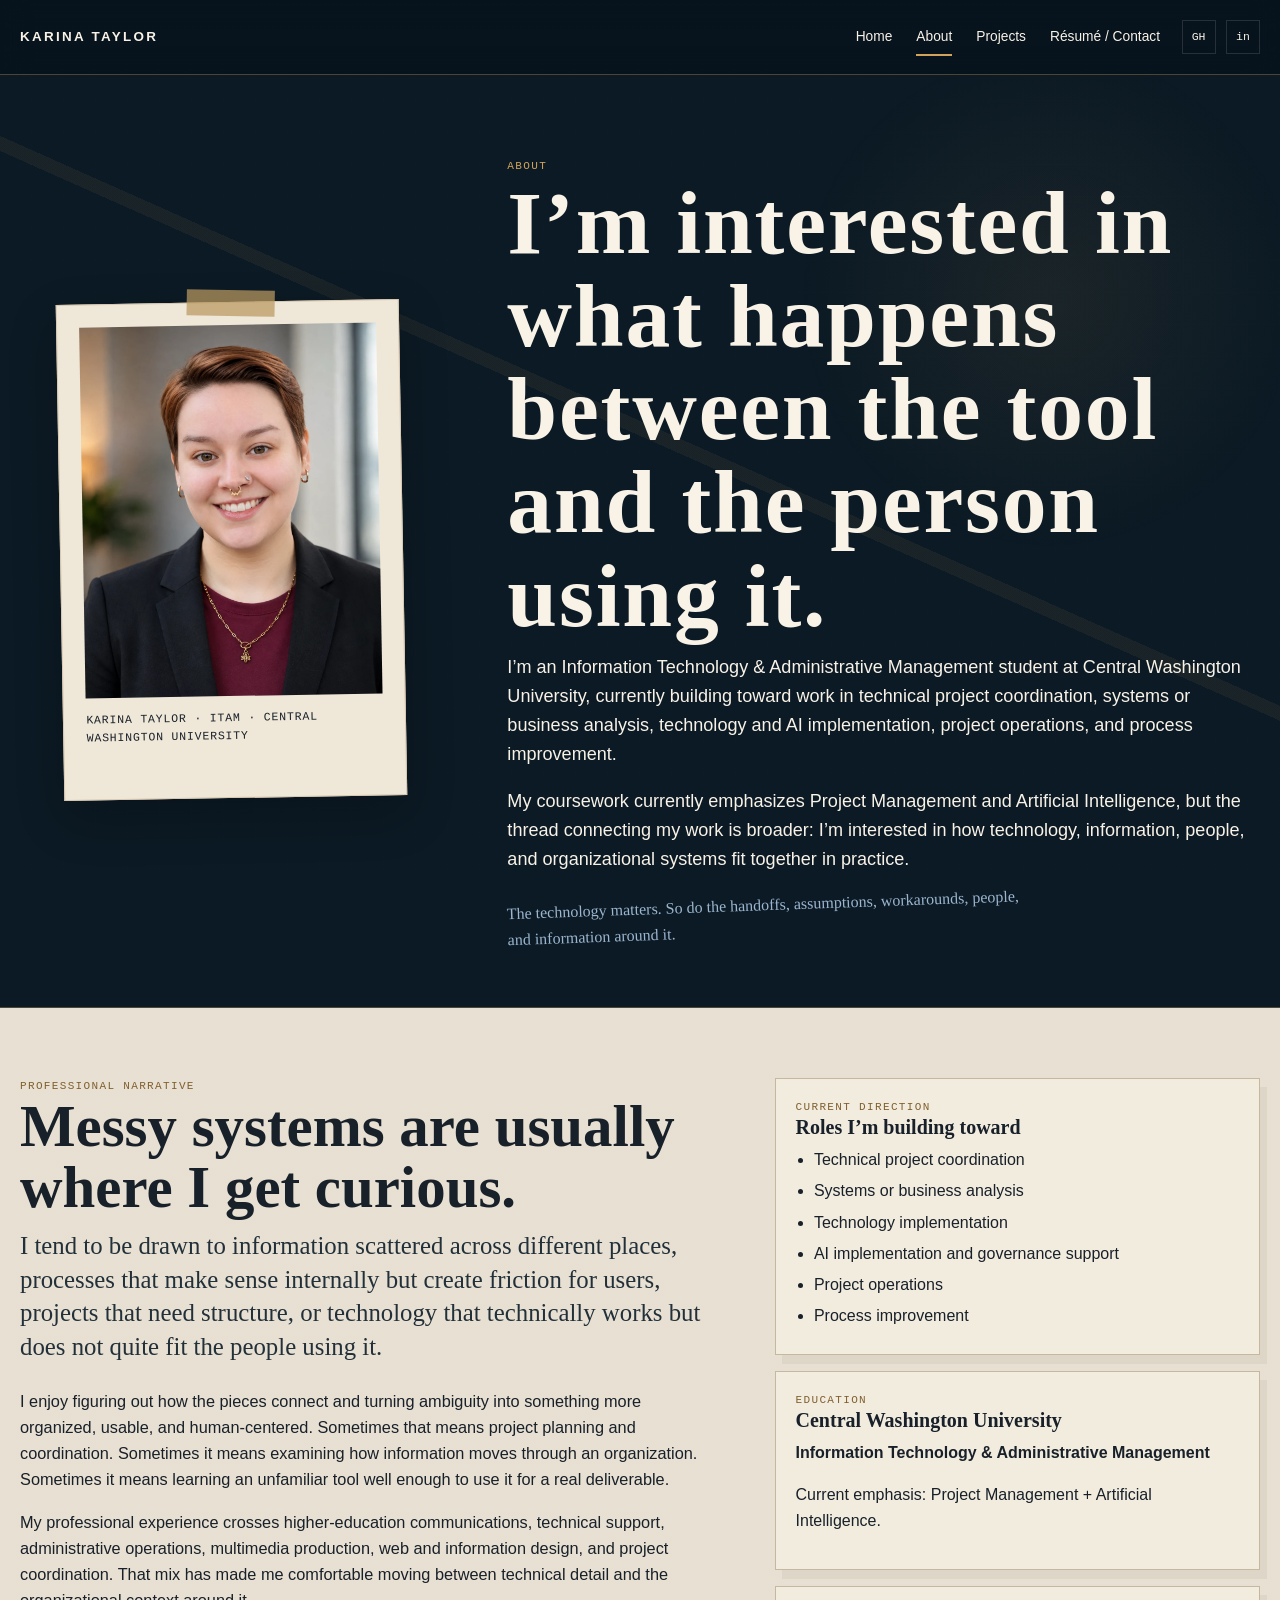
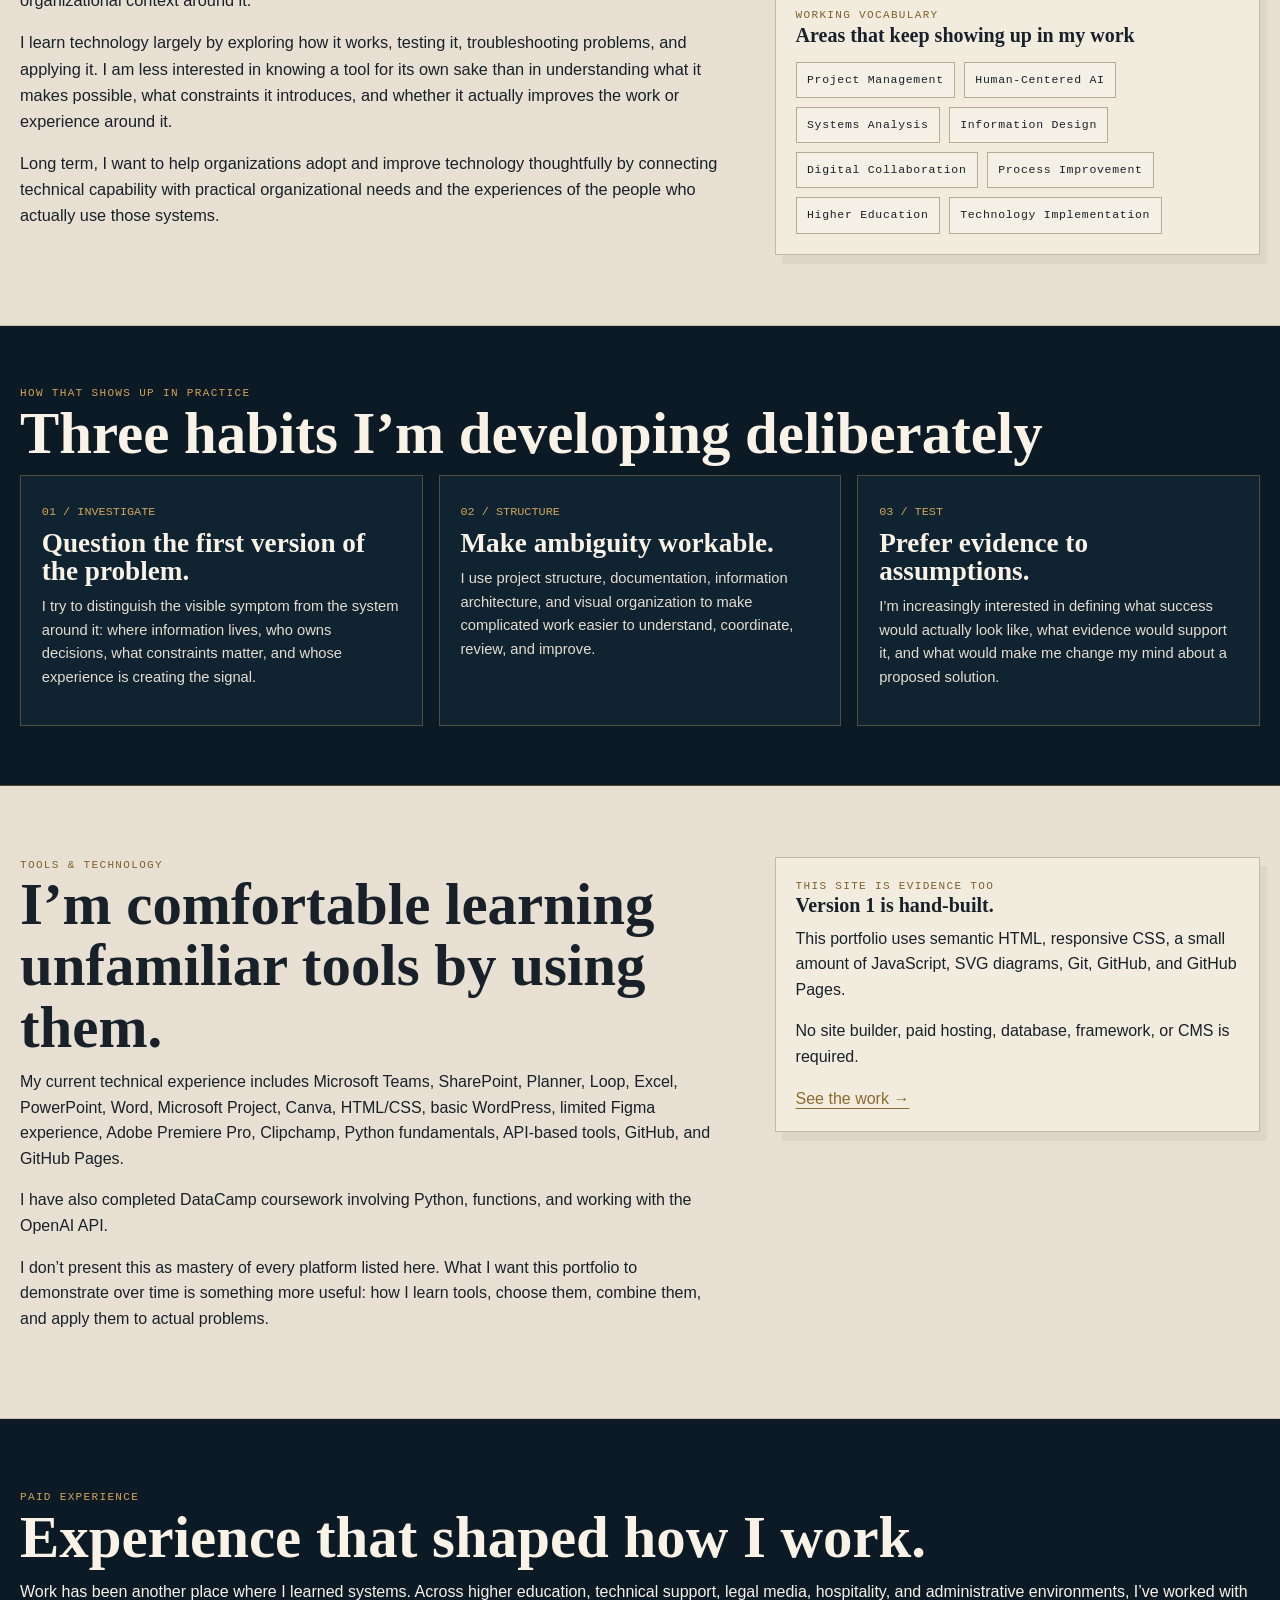
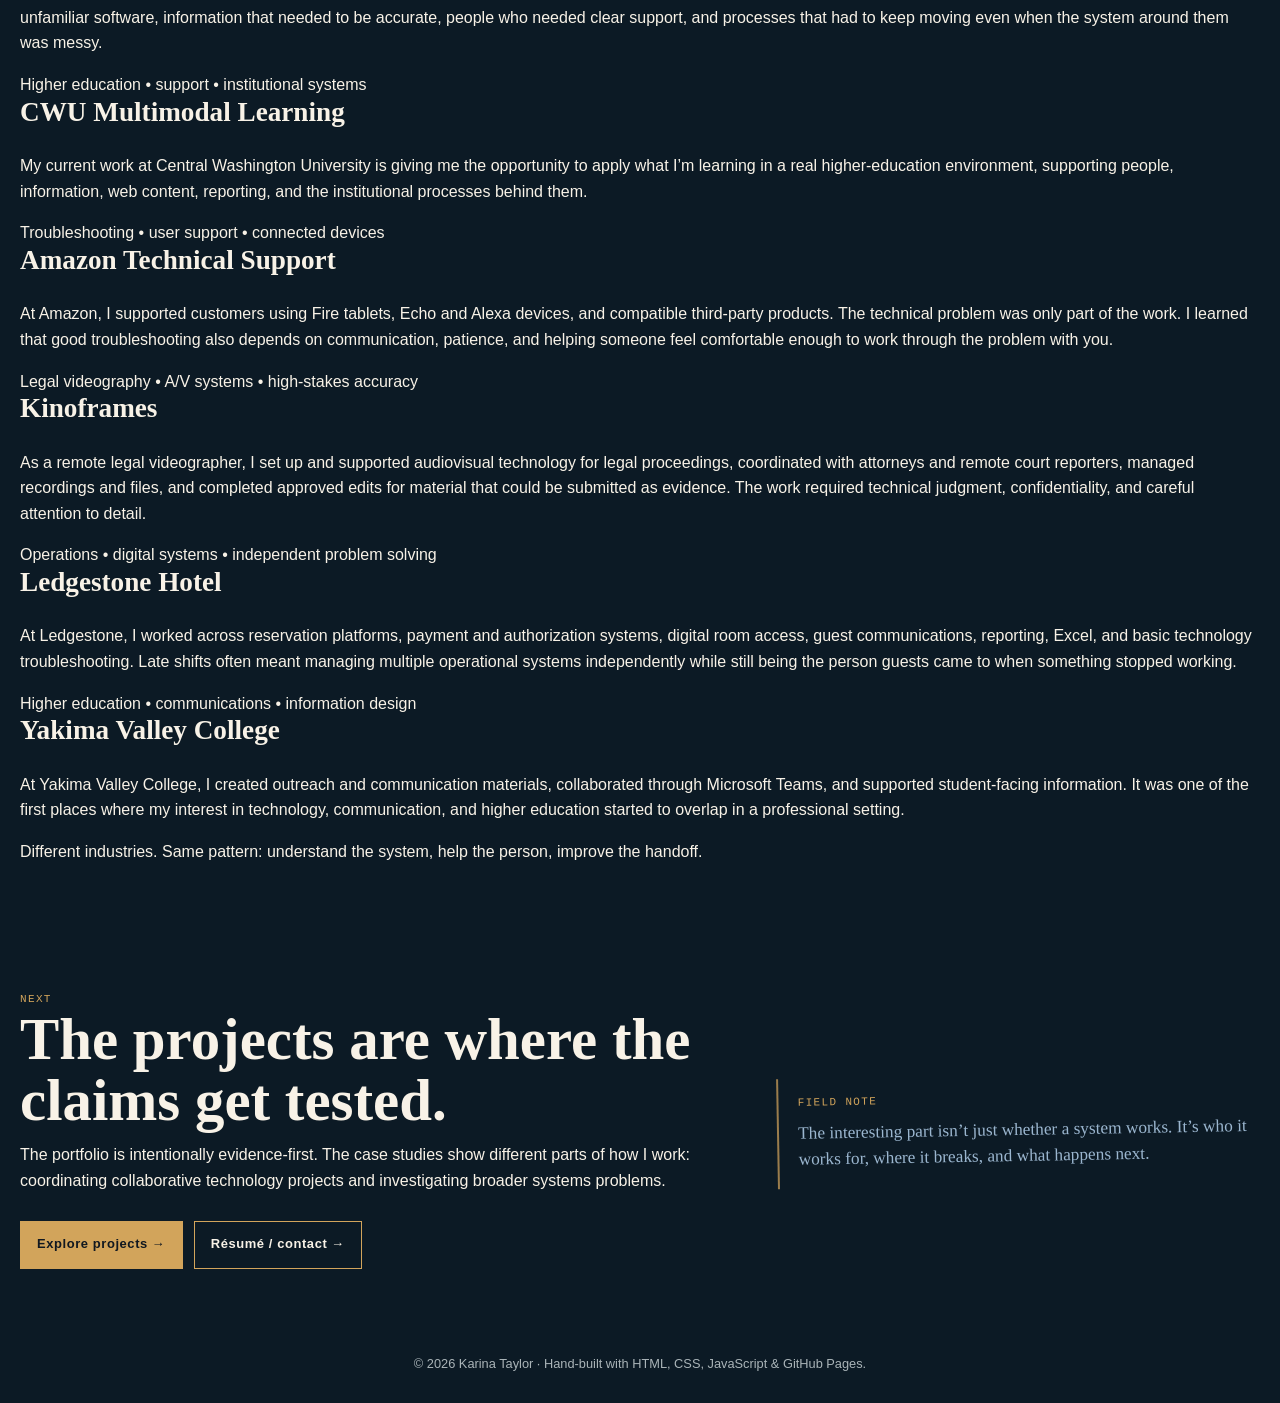
==== commit ee805d65: "Add paid experience to About page" ====
--- a/about.html
+++ b/about.html
@@ -16,6 +16,47 @@
 <section class="about-paper"><div class="wrap about-section"><div class="about-grid"><div class="about-copy"><div class="eyebrow" style="color:#805f2e">Professional narrative</div><h2>Messy systems are usually where I get curious.</h2><p class="opening">I tend to be drawn to information scattered across different places, processes that make sense internally but create friction for users, projects that need structure, or technology that technically works but does not quite fit the people using it.</p><p>I enjoy figuring out how the pieces connect and turning ambiguity into something more organized, usable, and human-centered. Sometimes that means project planning and coordination. Sometimes it means examining how information moves through an organization. Sometimes it means learning an unfamiliar tool well enough to use it for a real deliverable.</p><p>My professional experience crosses higher-education communications, technical support, administrative operations, multimedia production, web and information design, and project coordination. That mix has made me comfortable moving between technical detail and the organizational context around it.</p><p>I learn technology largely by exploring how it works, testing it, troubleshooting problems, and applying it. I am less interested in knowing a tool for its own sake than in understanding what it makes possible, what constraints it introduces, and whether it actually improves the work or experience around it.</p><p>Long term, I want to help organizations adopt and improve technology thoughtfully by connecting technical capability with practical organizational needs and the experiences of the people who actually use those systems.</p></div><aside><section class="margin-card"><div class="eyebrow" style="color:#805f2e">Current direction</div><h3>Roles I’m building toward</h3><ul><li>Technical project coordination</li><li>Systems or business analysis</li><li>Technology implementation</li><li>AI implementation and governance support</li><li>Project operations</li><li>Process improvement</li></ul></section><section class="margin-card"><div class="eyebrow" style="color:#805f2e">Education</div><h3>Central Washington University</h3><p><strong>Information Technology & Administrative Management</strong></p><p>Current emphasis: Project Management + Artificial Intelligence.</p></section><section class="margin-card"><div class="eyebrow" style="color:#805f2e">Working vocabulary</div><h3>Areas that keep showing up in my work</h3><div class="competency-cloud" aria-label="Professional focus areas"><span class="competency-chip">Project Management</span><span class="competency-chip">Human-Centered AI</span><span class="competency-chip">Systems Analysis</span><span class="competency-chip">Information Design</span><span class="competency-chip">Digital Collaboration</span><span class="competency-chip">Process Improvement</span><span class="competency-chip">Higher Education</span><span class="competency-chip">Technology Implementation</span></div></section></aside></div></div></section>
 <section class="about-bridge"><div class="wrap"><div class="eyebrow">How that shows up in practice</div><h2>Three habits I’m developing deliberately</h2><div class="about-bridge-grid"><article class="bridge-card"><span class="num">01 / INVESTIGATE</span><h3>Question the first version of the problem.</h3><p>I try to distinguish the visible symptom from the system around it: where information lives, who owns decisions, what constraints matter, and whose experience is creating the signal.</p></article><article class="bridge-card"><span class="num">02 / STRUCTURE</span><h3>Make ambiguity workable.</h3><p>I use project structure, documentation, information architecture, and visual organization to make complicated work easier to understand, coordinate, review, and improve.</p></article><article class="bridge-card"><span class="num">03 / TEST</span><h3>Prefer evidence to assumptions.</h3><p>I’m increasingly interested in defining what success would actually look like, what evidence would support it, and what would make me change my mind about a proposed solution.</p></article></div></div></section>
 <section class="about-paper"><div class="wrap about-section"><div class="about-grid"><div><div class="eyebrow" style="color:#805f2e">Tools & technology</div><h2>I’m comfortable learning unfamiliar tools by using them.</h2><p>My current technical experience includes Microsoft Teams, SharePoint, Planner, Loop, Excel, PowerPoint, Word, Microsoft Project, Canva, HTML/CSS, basic WordPress, limited Figma experience, Adobe Premiere Pro, Clipchamp, Python fundamentals, API-based tools, GitHub, and GitHub Pages.</p><p>I have also completed DataCamp coursework involving Python, functions, and working with the OpenAI API.</p><p>I don’t present this as mastery of every platform listed here. What I want this portfolio to demonstrate over time is something more useful: how I learn tools, choose them, combine them, and apply them to actual problems.</p></div><aside class="margin-card"><div class="eyebrow" style="color:#805f2e">This site is evidence too</div><h3>Version 1 is hand-built.</h3><p>This portfolio uses semantic HTML, responsive CSS, a small amount of JavaScript, SVG diagrams, Git, GitHub, and GitHub Pages.</p><p>No site builder, paid hosting, database, framework, or CMS is required.</p><a class="text-link" href="projects.html">See the work →</a></aside></div></div></section>
+<section class="about-experience">
+  <div class="wrap about-section">
+    <div class="eyebrow">Paid experience</div>
+    <h2>Experience that shaped how I work.</h2>
+    <p class="experience-intro">Work has been another place where I learned systems. Across higher education, technical support, legal media, hospitality, and administrative environments, I’ve worked with unfamiliar software, information that needed to be accurate, people who needed clear support, and processes that had to keep moving even when the system around them was messy.</p>
+
+    <div class="experience-grid">
+      <article class="experience-card">
+        <div class="experience-meta">Higher education • support • institutional systems</div>
+        <h3>CWU Multimodal Learning</h3>
+        <p>My current work at Central Washington University is giving me the opportunity to apply what I’m learning in a real higher-education environment, supporting people, information, web content, reporting, and the institutional processes behind them.</p>
+      </article>
+
+      <article class="experience-card">
+        <div class="experience-meta">Troubleshooting • user support • connected devices</div>
+        <h3>Amazon Technical Support</h3>
+        <p>At Amazon, I supported customers using Fire tablets, Echo and Alexa devices, and compatible third-party products. The technical problem was only part of the work. I learned that good troubleshooting also depends on communication, patience, and helping someone feel comfortable enough to work through the problem with you.</p>
+      </article>
+
+      <article class="experience-card">
+        <div class="experience-meta">Legal videography • A/V systems • high-stakes accuracy</div>
+        <h3>Kinoframes</h3>
+        <p>As a remote legal videographer, I set up and supported audiovisual technology for legal proceedings, coordinated with attorneys and remote court reporters, managed recordings and files, and completed approved edits for material that could be submitted as evidence. The work required technical judgment, confidentiality, and careful attention to detail.</p>
+      </article>
+
+      <article class="experience-card">
+        <div class="experience-meta">Operations • digital systems • independent problem solving</div>
+        <h3>Ledgestone Hotel</h3>
+        <p>At Ledgestone, I worked across reservation platforms, payment and authorization systems, digital room access, guest communications, reporting, Excel, and basic technology troubleshooting. Late shifts often meant managing multiple operational systems independently while still being the person guests came to when something stopped working.</p>
+      </article>
+
+      <article class="experience-card">
+        <div class="experience-meta">Higher education • communications • information design</div>
+        <h3>Yakima Valley College</h3>
+        <p>At Yakima Valley College, I created outreach and communication materials, collaborated through Microsoft Teams, and supported student-facing information. It was one of the first places where my interest in technology, communication, and higher education started to overlap in a professional setting.</p>
+      </article>
+    </div>
+
+    <div class="experience-note">Different industries. Same pattern: understand the system, help the person, improve the handoff.</div>
+  </div>
+</section>
 <section class="about-next"><div class="wrap about-next-grid"><div><div class="eyebrow">Next</div><h2>The projects are where the claims get tested.</h2><p>The portfolio is intentionally evidence-first. The case studies show different parts of how I work: coordinating collaborative technology projects and investigating broader systems problems.</p><div class="actions"><a class="button primary" href="projects.html">Explore projects →</a><a class="button" href="resume.html">Résumé / contact →</a></div></div><aside class="about-field-note"><div class="small">Field note</div><p>The interesting part isn’t just whether a system works. It’s who it works for, where it breaks, and what happens next.</p></aside></div></section>
 </main>
 <footer class="site-footer">© 2026 Karina Taylor · Hand-built with HTML, CSS, JavaScript & GitHub Pages.</footer>
--- a/assets/css/styles.css
+++ b/assets/css/styles.css
@@ -579,6 +579,27 @@
 .about-next{padding:3.5rem 0}
 .about-next-grid{display:grid;grid-template-columns:1.2fr .8fr;gap:2rem;align-items:center}
 .about-next .paper-note{position:relative;inset:auto;width:auto;min-height:0;transform:rotate(1deg)}
+.about-field-note{
+  position:relative;
+  max-width:520px;
+  padding:1rem 0 1rem 1.2rem;
+  border-left:2px solid rgba(210,164,91,.72);
+  transform:rotate(-1deg);
+}
+.about-field-note .small{
+  font-family:var(--mono);
+  text-transform:uppercase;
+  letter-spacing:.12em;
+  font-size:.69rem;
+  color:var(--gold);
+}
+.about-field-note p{
+  margin:.55rem 0 0;
+  font-family:"Comic Sans MS","Bradley Hand",cursive;
+  color:#9bb6cf;
+  font-size:1.08rem;
+  line-height:1.5;
+}
 @media(max-width:900px){.about-hero-grid,.about-grid,.about-next-grid{grid-template-columns:1fr}.about-photo-stack{max-width:460px}.about-bridge-grid{grid-template-columns:1fr}}
 
 /* ------------------------------
